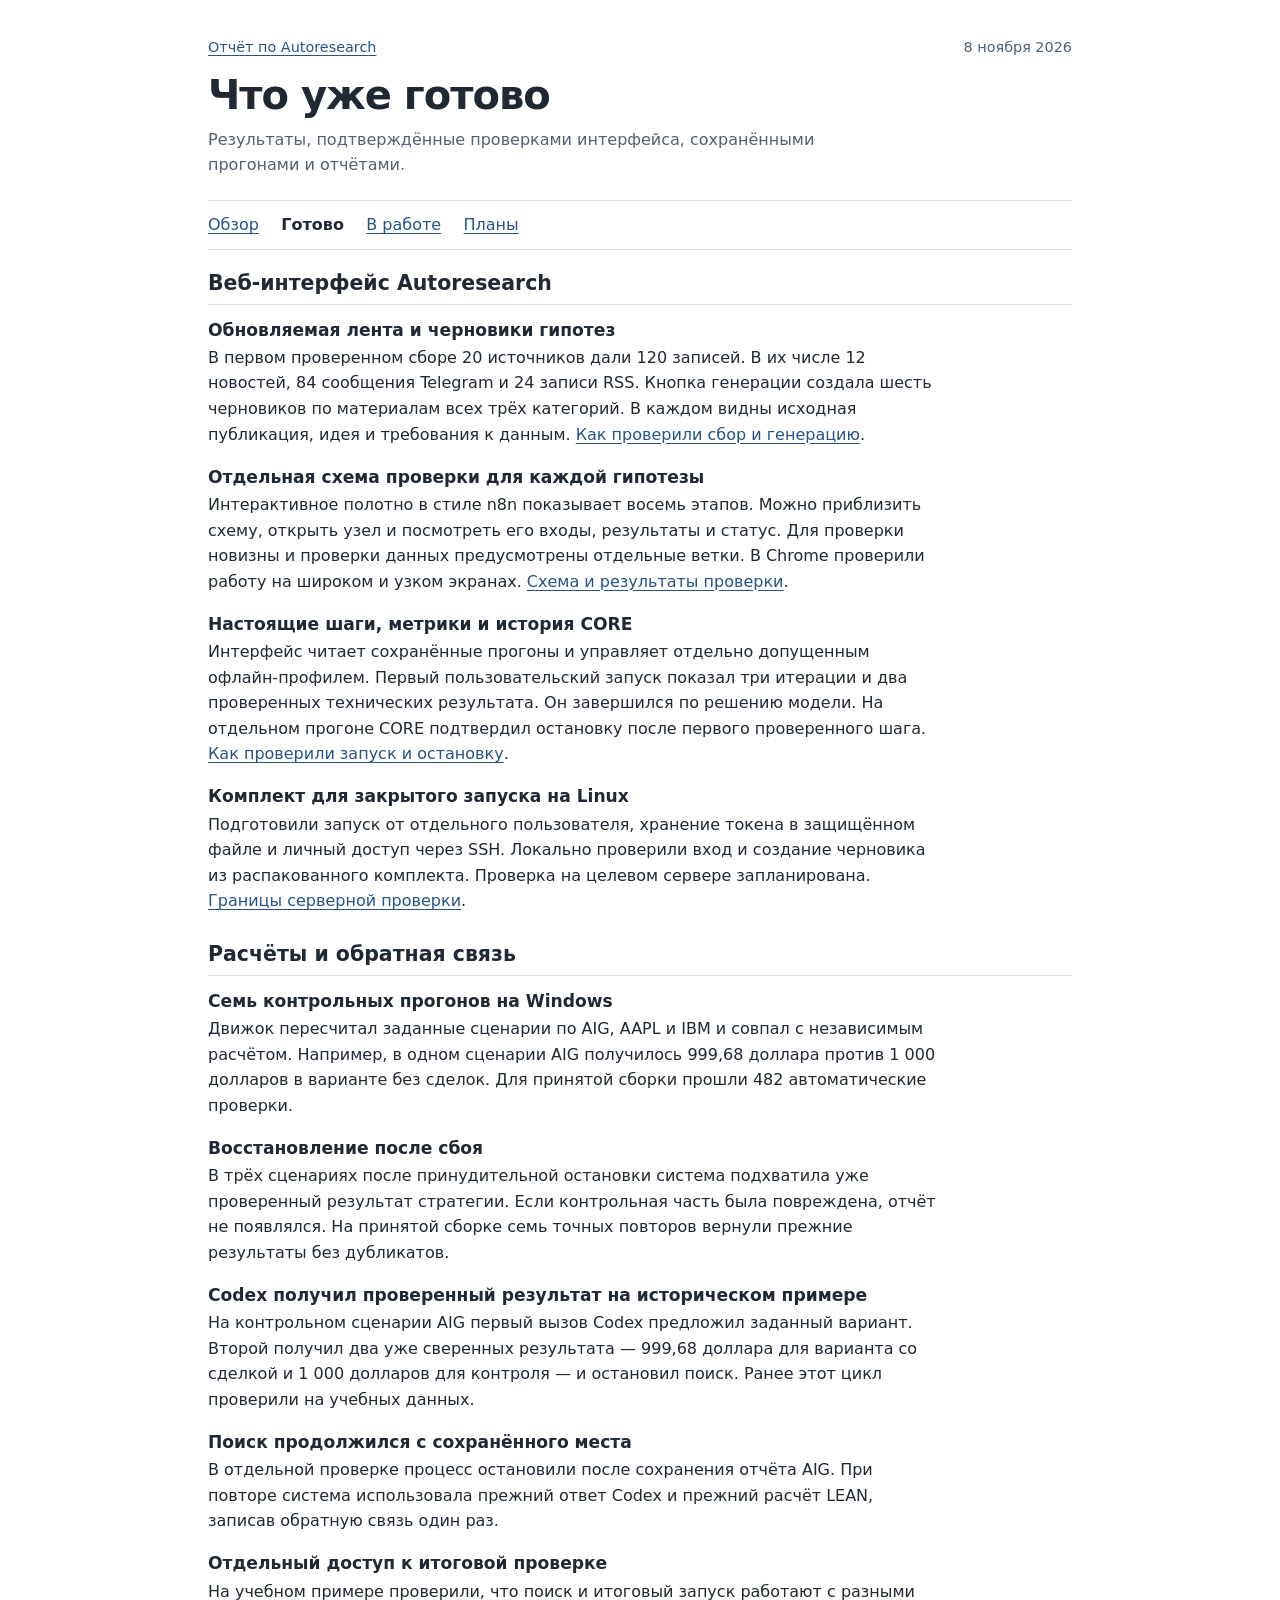
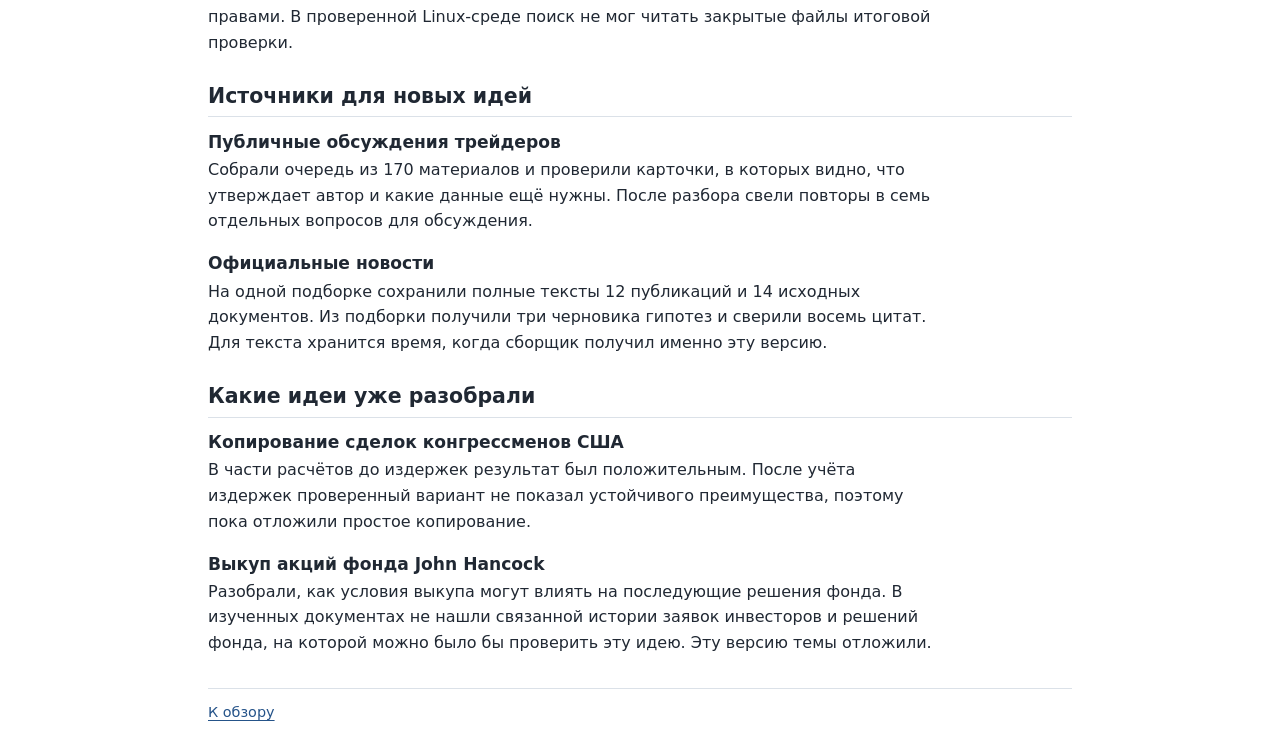
==== done/index.html @ ce48dab9 "Update Autoresearch project progress report" ====
<!doctype html>
<html lang="ru">
<head>
  <meta charset="utf-8">
  <meta name="robots" content="noindex">
  <meta name="color-scheme" content="only light">
  <meta name="viewport" content="width=device-width, initial-scale=1">
  <title>Что уже готово | Autoresearch</title>
  <link rel="stylesheet" href="../report.css?v=4">
</head>
<body>
  <header>
    <div class="wrap">
      <div class="masthead"><a href="../index.html">Отчёт по Autoresearch</a><time datetime="2026-11-08">8 ноября 2026</time></div>
      <h1>Что уже готово</h1>
      <p>Результаты, подтверждённые проверками интерфейса, сохранёнными прогонами и отчётами.</p>
    </div>
  </header>
  <nav class="wrap" aria-label="Разделы отчёта"><a href="../index.html">Обзор</a><a href="index.html" aria-current="page">Готово</a><a href="../in-progress/index.html">В работе</a><a href="../plans/index.html">Планы</a></nav>
  <main class="wrap">
    <section class="section" id="core-ui">
      <h2>Веб-интерфейс Autoresearch</h2>
      <div class="item">
        <h3>Обновляемая лента и черновики гипотез</h3>
        <p>В первом проверенном сборе 20 источников дали 120 записей. В их числе 12 новостей, 84 сообщения Telegram и 24 записи RSS. Кнопка генерации создала шесть черновиков по материалам всех трёх категорий. В каждом видны исходная публикация, идея и требования к данным. <a href="../in-progress/index.html#core-ui-live-sources">Как проверили сбор и генерацию</a>.</p>
      </div>
      <div class="item">
        <h3>Отдельная схема проверки для каждой гипотезы</h3>
        <p>Интерактивное полотно в стиле n8n показывает восемь этапов. Можно приблизить схему, открыть узел и посмотреть его входы, результаты и статус. Для проверки новизны и проверки данных предусмотрены отдельные ветки. В Chrome проверили работу на широком и узком экранах. <a href="../in-progress/index.html#core-ui-workflow-canvas">Схема и результаты проверки</a>.</p>
      </div>
      <div class="item">
        <h3>Настоящие шаги, метрики и история CORE</h3>
        <p>Интерфейс читает сохранённые прогоны и управляет отдельно допущенным офлайн-профилем. Первый пользовательский запуск показал три итерации и два проверенных технических результата. Он завершился по решению модели. На отдельном прогоне CORE подтвердил остановку после первого проверенного шага. <a href="../in-progress/index.html#core-ui-controls">Как проверили запуск и остановку</a>.</p>
      </div>
      <div class="item">
        <h3>Комплект для закрытого запуска на Linux</h3>
        <p>Подготовили запуск от отдельного пользователя, хранение токена в защищённом файле и личный доступ через SSH. Локально проверили вход и создание черновика из распакованного комплекта. Проверка на целевом сервере запланирована. <a href="../in-progress/index.html#core-ui-server-security">Границы серверной проверки</a>.</p>
      </div>
    </section>
    <section class="section">
      <h2>Расчёты и обратная связь</h2>
      <div class="item"><h3>Семь контрольных прогонов на Windows</h3><p>Движок пересчитал заданные сценарии по AIG, AAPL и IBM и совпал с независимым расчётом. Например, в одном сценарии AIG получилось 999,68 доллара против 1 000 долларов в варианте без сделок. Для принятой сборки прошли 482 автоматические проверки.</p></div>
      <div class="item"><h3>Восстановление после сбоя</h3><p>В трёх сценариях после принудительной остановки система подхватила уже проверенный результат стратегии. Если контрольная часть была повреждена, отчёт не появлялся. На принятой сборке семь точных повторов вернули прежние результаты без дубликатов.</p></div>
      <div class="item"><h3>Codex получил проверенный результат на историческом примере</h3><p>На контрольном сценарии AIG первый вызов Codex предложил заданный вариант. Второй получил два уже сверенных результата — 999,68 доллара для варианта со сделкой и 1 000 долларов для контроля — и остановил поиск. Ранее этот цикл проверили на учебных данных.</p></div>
      <div class="item"><h3>Поиск продолжился с сохранённого места</h3><p>В отдельной проверке процесс остановили после сохранения отчёта AIG. При повторе система использовала прежний ответ Codex и прежний расчёт LEAN, записав обратную связь один раз.</p></div>
      <div class="item"><h3>Отдельный доступ к итоговой проверке</h3><p>На учебном примере проверили, что поиск и итоговый запуск работают с разными правами. В проверенной Linux-среде поиск не мог читать закрытые файлы итоговой проверки.</p></div>
    </section>
    <section class="section">
      <h2>Источники для новых идей</h2>
      <div class="item"><h3>Публичные обсуждения трейдеров</h3><p>Собрали очередь из 170 материалов и проверили карточки, в которых видно, что утверждает автор и какие данные ещё нужны. После разбора свели повторы в семь отдельных вопросов для обсуждения.</p></div>
      <div class="item"><h3>Официальные новости</h3><p>На одной подборке сохранили полные тексты 12 публикаций и 14 исходных документов. Из подборки получили три черновика гипотез и сверили восемь цитат. Для текста хранится время, когда сборщик получил именно эту версию.</p></div>
    </section>
    <section class="section">
      <h2>Какие идеи уже разобрали</h2>
      <div class="item"><h3>Копирование сделок конгрессменов США</h3><p>В части расчётов до издержек результат был положительным. После учёта издержек проверенный вариант не показал устойчивого преимущества, поэтому пока отложили простое копирование.</p></div>
      <div class="item"><h3>Выкуп акций фонда John Hancock</h3><p>Разобрали, как условия выкупа могут влиять на последующие решения фонда. В изученных документах не нашли связанной истории заявок инвесторов и решений фонда, на которой можно было бы проверить эту идею. Эту версию темы отложили.</p></div>
    </section>
  </main>
  <footer class="wrap"><a href="../index.html">К обзору</a></footer>
</body>
</html>
---- report.css ----
:root {
  --ink: #202833;
  --muted: #52606f;
  --line: #dbe1e8;
  --link: #255389;
  --paper: #fff;
  --wash: #f3f6f9;
  color-scheme: only light;
  font-family: "Segoe UI", system-ui, sans-serif;
  color: var(--ink);
  background: var(--paper);
}

* { box-sizing: border-box; }
body {
  margin: 0;
  min-height: 100vh;
  background-color: var(--paper);
  color: var(--ink);
  font-size: 1rem;
  line-height: 1.6;
}
.wrap {
  width: min(100% - 3rem, 54rem);
  margin-inline: auto;
  background-color: var(--paper);
}

header .wrap { padding-block: 2.25rem 1.4rem; }
.masthead {
  display: flex;
  align-items: baseline;
  justify-content: space-between;
  flex-wrap: wrap;
  gap: .25rem 1rem;
  color: var(--muted);
  font-size: .9rem;
}
h1, h2, h3, p { margin: 0; }
h1 {
  margin-block: .8rem .55rem;
  font-size: clamp(1.8rem, 4.6vw, 2.5rem);
  line-height: 1.15;
  letter-spacing: -.025em;
}
header p { max-width: 66ch; color: var(--muted); }

a { color: var(--link); text-underline-offset: .19em; }
a:hover { text-decoration-thickness: .12em; }
a:focus-visible, summary:focus-visible { outline: 2px solid var(--link); outline-offset: 3px; }
nav.wrap {
  display: flex;
  flex-wrap: wrap;
  gap: .45rem 1.4rem;
  border-block: 1px solid var(--line);
  padding-block: .7rem;
}
nav [aria-current="page"] { color: var(--ink); font-weight: 700; text-decoration: none; }

main { padding-block: 1.25rem 2rem; }
main p { max-width: 72ch; }
/* Older overview copies use a board and lanes with the same content. */
:is(.overview, .board) { border-block: 1px solid var(--line); }
:is(.overview-row, .board > .lane) {
  position: relative;
  display: grid;
  grid-template-columns: 7.5rem minmax(0, 1fr) .65rem;
  align-items: start;
  gap: .25rem 1.25rem;
  padding: 1rem .85rem;
  color: var(--ink);
  text-decoration: none;
}
.overview-row + .overview-row, .board > .lane + .lane { border-top: 1px solid var(--line); }
.overview-row:hover, .overview-row:focus-visible { background: var(--wash); }
.overview-row:focus-visible { z-index: 1; outline-offset: -2px; }
.overview-row strong, .board > .lane > a { color: var(--link); font-weight: 700; }
.overview-row:hover strong { text-decoration: underline; text-underline-offset: .2em; }
.chevron {
  width: .5rem;
  height: .5rem;
  margin-top: .52rem;
  border-top: 1.5px solid var(--muted);
  border-right: 1.5px solid var(--muted);
  transform: rotate(45deg);
}
.note {
  margin-top: 1.35rem;
  padding: .8rem .9rem;
  border-left: 2px solid var(--line);
  background: var(--wash);
  color: var(--muted);
  font-size: .95rem;
}

.section + .section { margin-top: 1.7rem; }
h2 {
  border-bottom: 1px solid var(--line);
  padding-bottom: .45rem;
  margin-bottom: .85rem;
  font-size: 1.28rem;
  line-height: 1.3;
}
h3 { margin-bottom: .2rem; font-size: 1.07rem; line-height: 1.35; }
.item + .item { margin-top: 1.15rem; }
details { margin-top: .32rem; color: var(--muted); font-size: .92rem; }
summary { width: fit-content; cursor: pointer; color: var(--link); }
details p { margin-block: .4rem; overflow-wrap: anywhere; }
.steps { margin-block: .65rem 0; padding-inline-start: 1.5rem; }
.steps li { padding-inline-start: .35rem; }
.steps li + li { margin-top: .9rem; }
.steps li::marker { color: var(--muted); font-weight: 600; }
.step-result { margin-top: .3rem; color: var(--muted); font-size: .94rem; }
.section-intro { margin-bottom: .85rem; color: var(--muted); }
.questions { max-width: 72ch; margin-block: .55rem .7rem; padding-inline-start: 1.3rem; }
.questions li + li { margin-top: .35rem; }
footer { border-top: 1px solid var(--line); padding-block: .8rem 1.5rem; color: var(--muted); font-size: .9rem; }

@media (max-width: 36rem) {
  .wrap { width: calc(100% - 2rem); }
  header .wrap { padding-top: 1.3rem; }
  :is(.overview-row, .board > .lane) { grid-template-columns: minmax(0, 1fr) .65rem; padding-inline: .6rem; }
  .overview-row strong { grid-column: 1; }
  .overview-row span:not(.chevron), .board > .lane > p { grid-column: 1; grid-row: 2; }
  .chevron { grid-column: 2; grid-row: 1; }
}

@media print {
  :root { color: #000; }
  .wrap { width: 100%; }
  header .wrap { padding-block: .25rem .75rem; }
  nav.wrap, footer { display: none; }
  .item, .overview-row, .steps li { break-inside: avoid; }
}
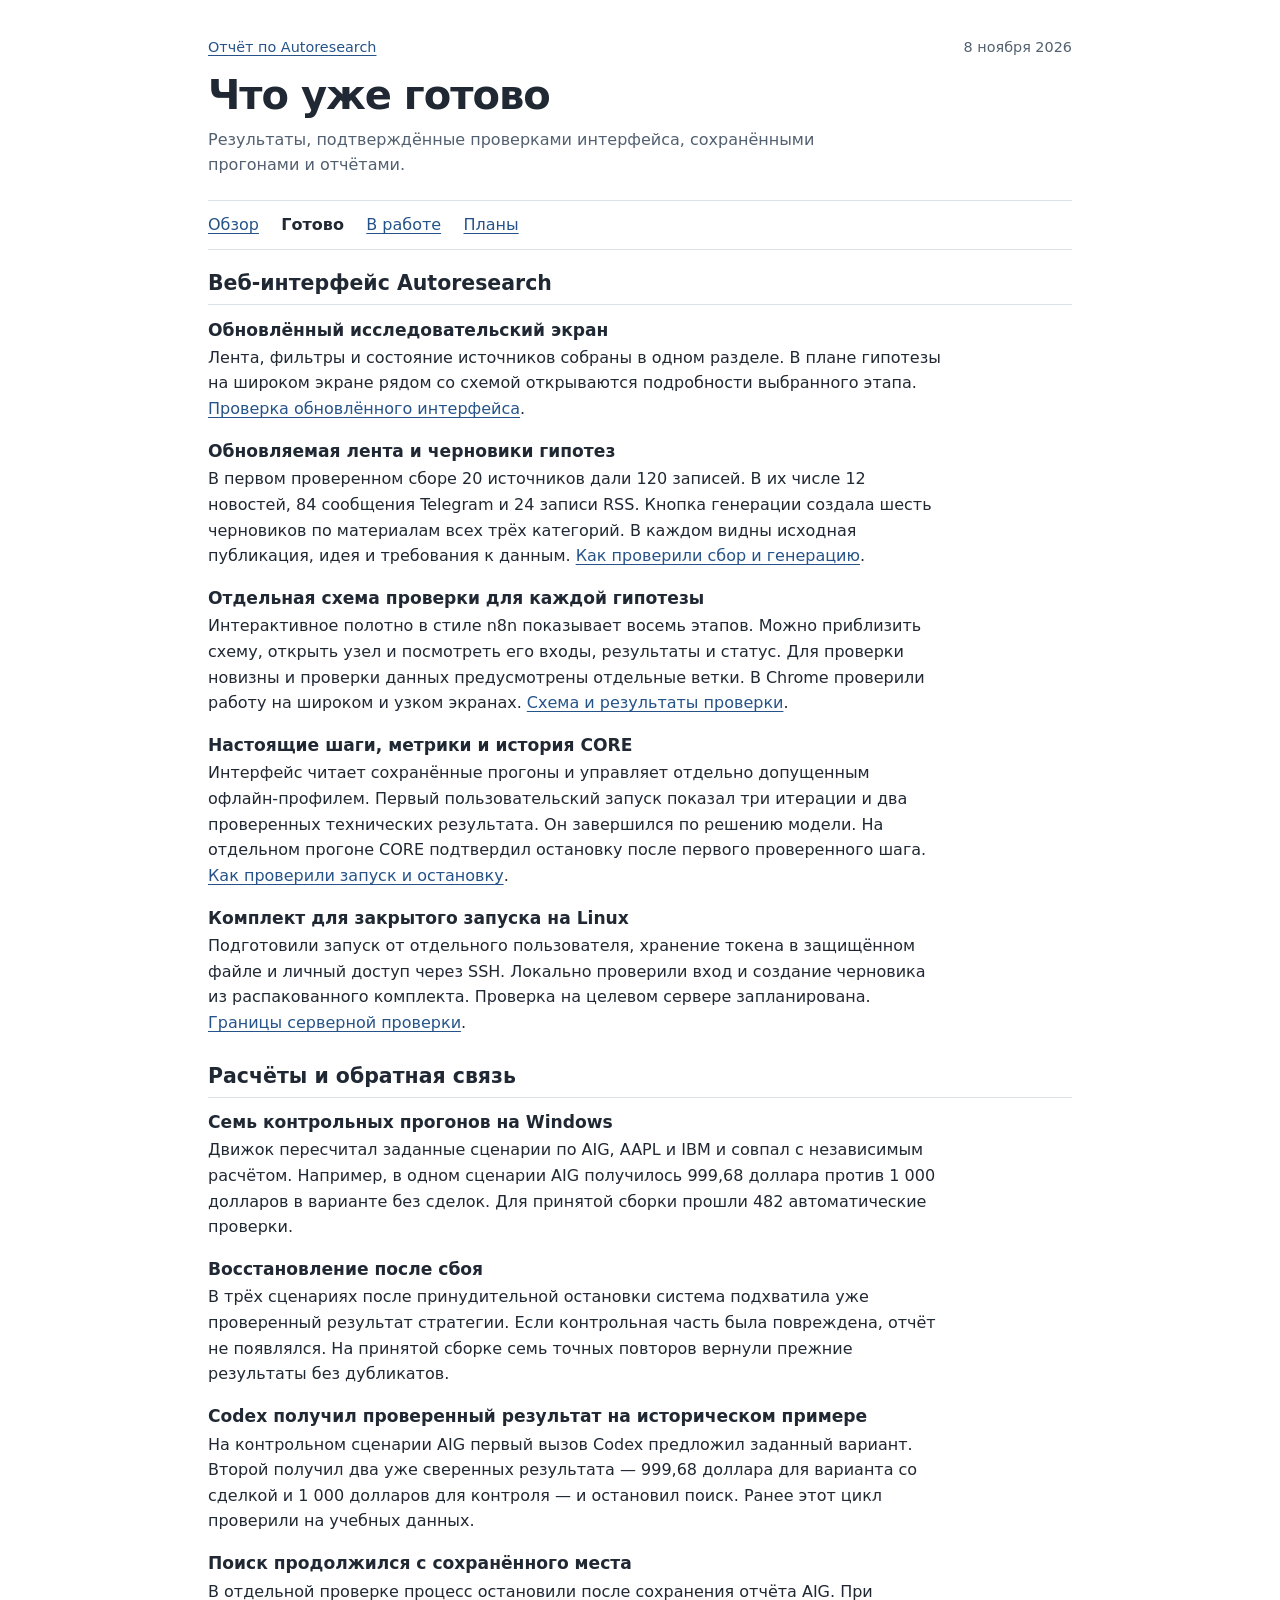
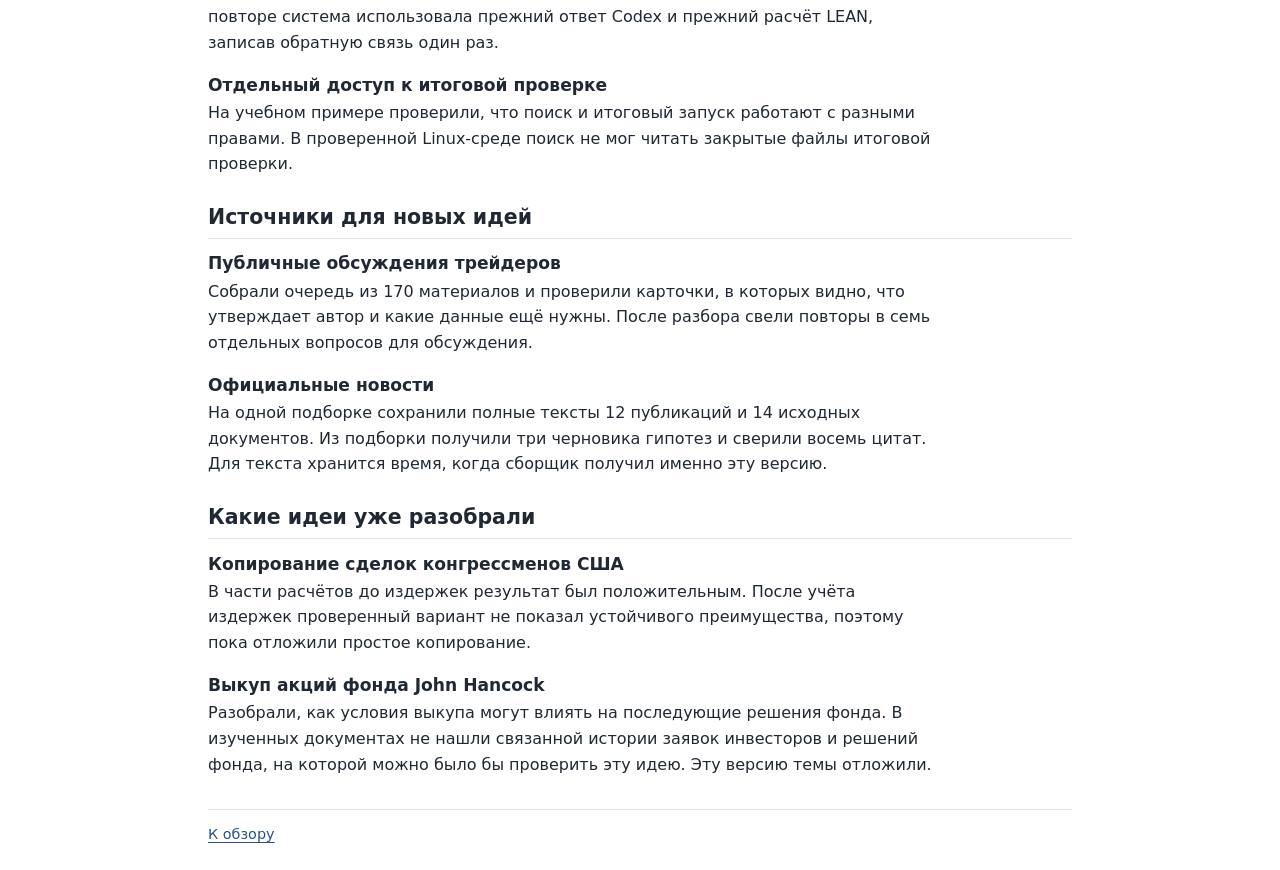
==== commit 83aa8d81: "Report the redesigned Autoresearch research desk" ====
--- a/done/index.html
+++ b/done/index.html
@@ -20,6 +20,10 @@
   <main class="wrap">
     <section class="section" id="core-ui">
       <h2>Веб-интерфейс Autoresearch</h2>
+      <div class="item">
+        <h3>Обновлённый исследовательский экран</h3>
+        <p>Лента, фильтры и состояние источников собраны в одном разделе. В плане гипотезы на широком экране рядом со схемой открываются подробности выбранного этапа. <a href="../in-progress/index.html#core-ui-research-redesign">Проверка обновлённого интерфейса</a>.</p>
+      </div>
       <div class="item">
         <h3>Обновляемая лента и черновики гипотез</h3>
         <p>В первом проверенном сборе 20 источников дали 120 записей. В их числе 12 новостей, 84 сообщения Telegram и 24 записи RSS. Кнопка генерации создала шесть черновиков по материалам всех трёх категорий. В каждом видны исходная публикация, идея и требования к данным. <a href="../in-progress/index.html#core-ui-live-sources">Как проверили сбор и генерацию</a>.</p>
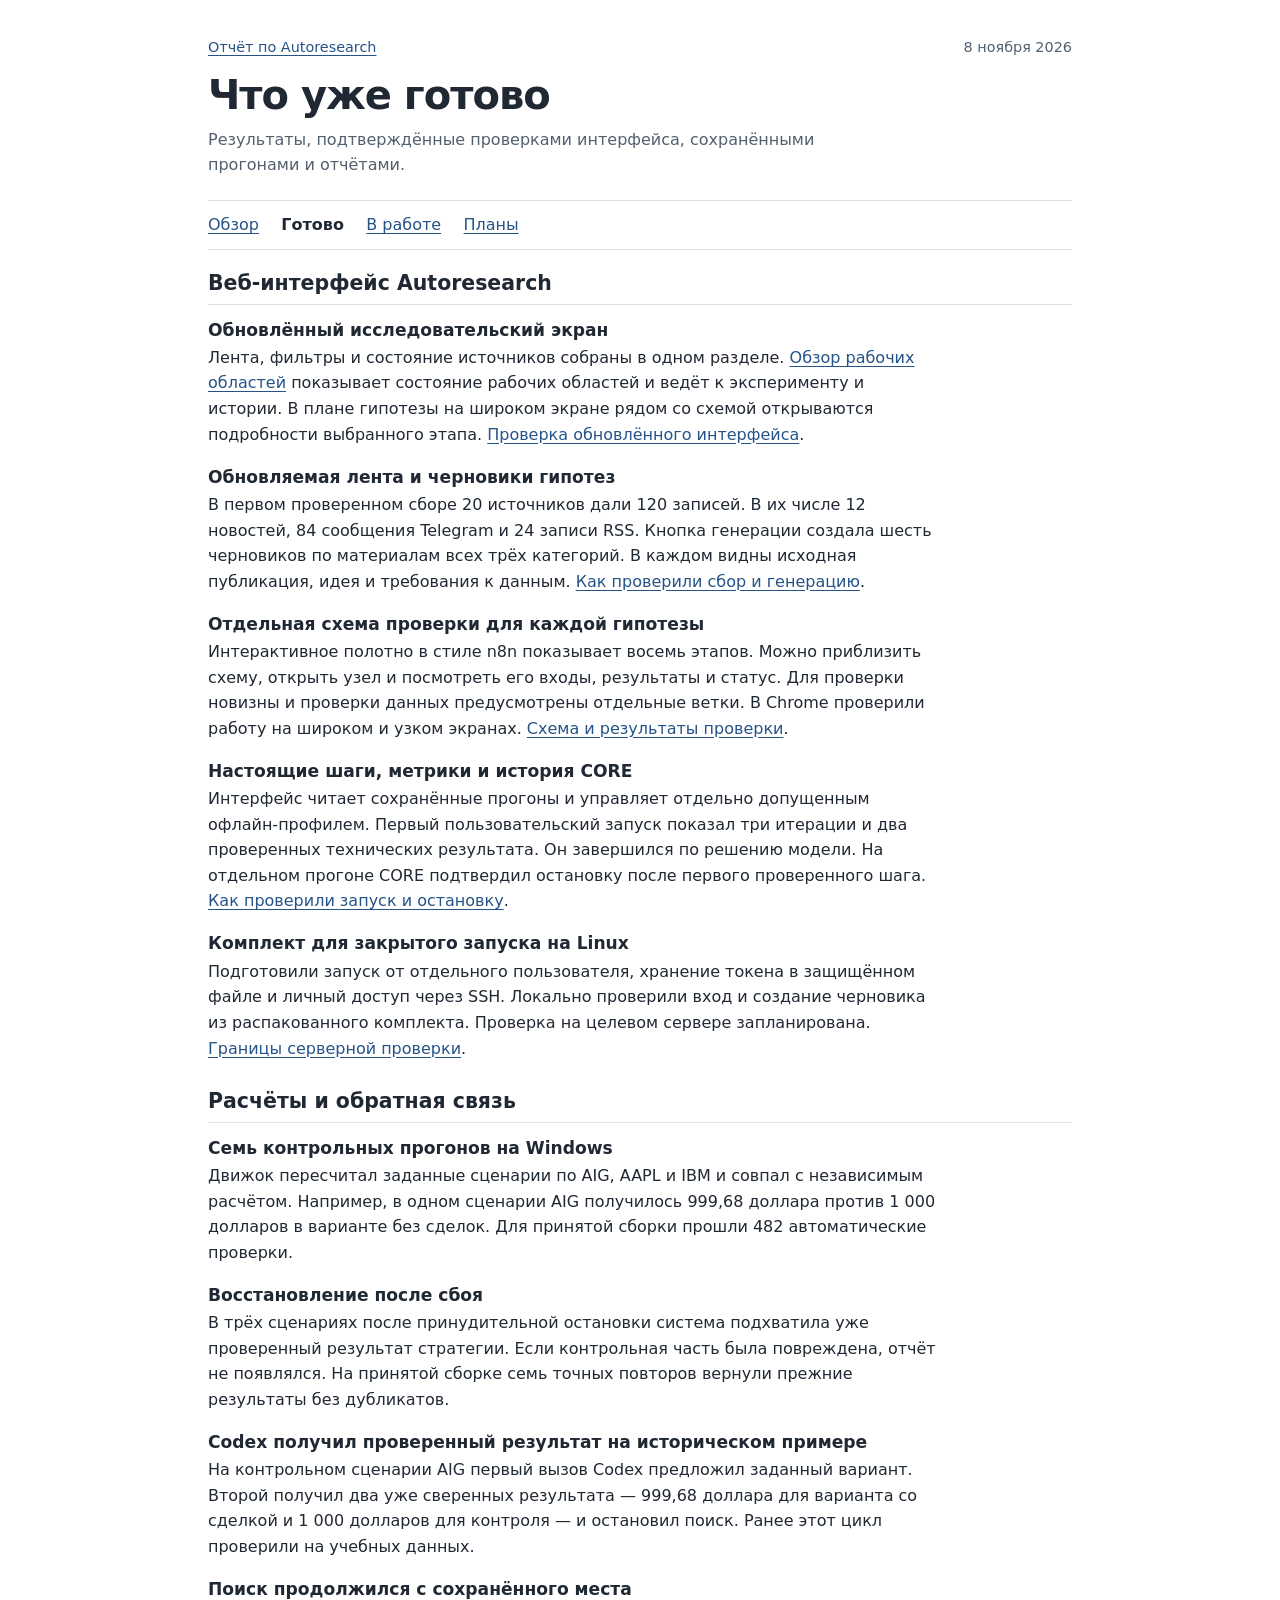
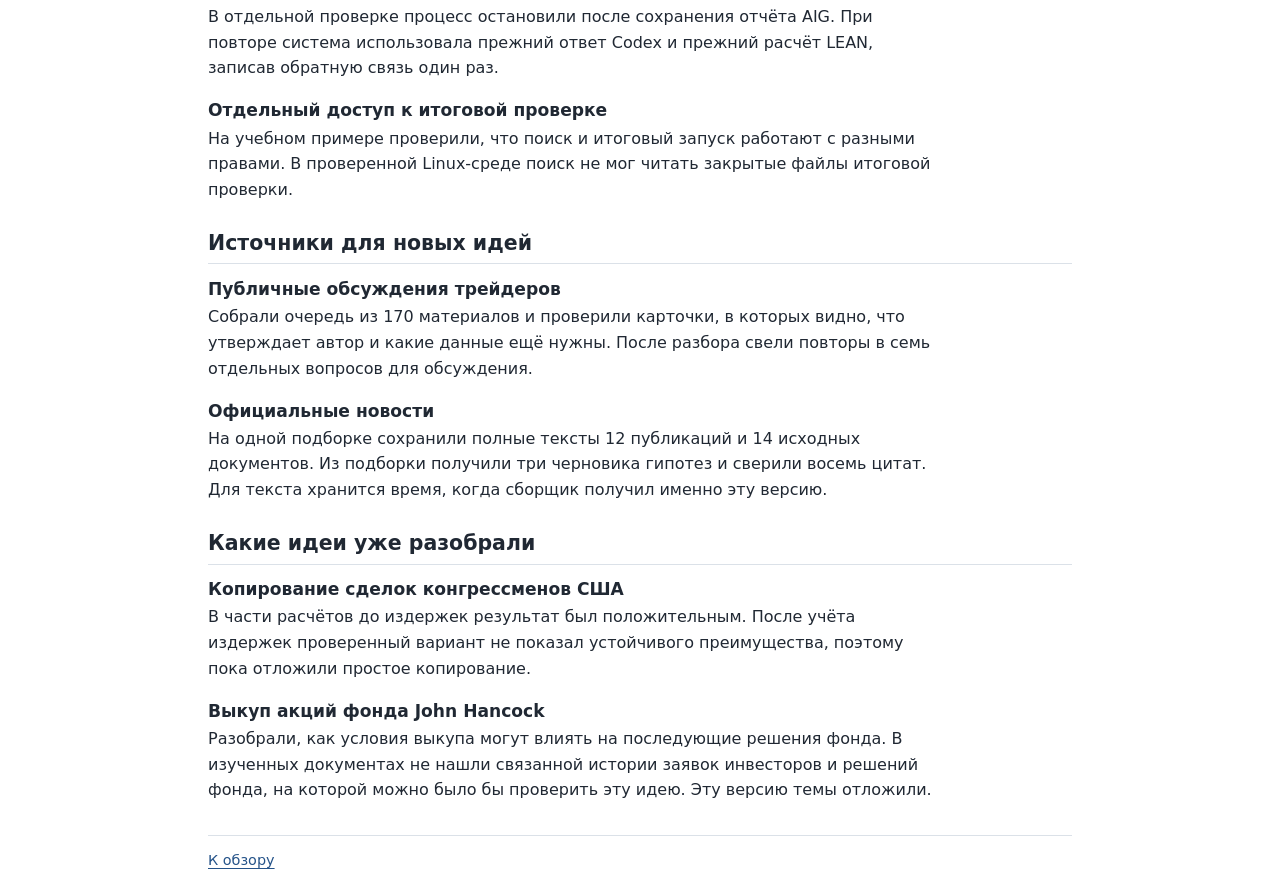
==== commit dcae6e35: "Report the redesigned workspace overview" ====
--- a/done/index.html
+++ b/done/index.html
@@ -22,7 +22,7 @@
       <h2>Веб-интерфейс Autoresearch</h2>
       <div class="item">
         <h3>Обновлённый исследовательский экран</h3>
-        <p>Лента, фильтры и состояние источников собраны в одном разделе. В плане гипотезы на широком экране рядом со схемой открываются подробности выбранного этапа. <a href="../in-progress/index.html#core-ui-research-redesign">Проверка обновлённого интерфейса</a>.</p>
+        <p>Лента, фильтры и состояние источников собраны в одном разделе. <a href="../in-progress/index.html#core-ui-overview-register">Обзор рабочих областей</a> показывает состояние рабочих областей и ведёт к эксперименту и истории. В плане гипотезы на широком экране рядом со схемой открываются подробности выбранного этапа. <a href="../in-progress/index.html#core-ui-research-redesign">Проверка обновлённого интерфейса</a>.</p>
       </div>
       <div class="item">
         <h3>Обновляемая лента и черновики гипотез</h3>
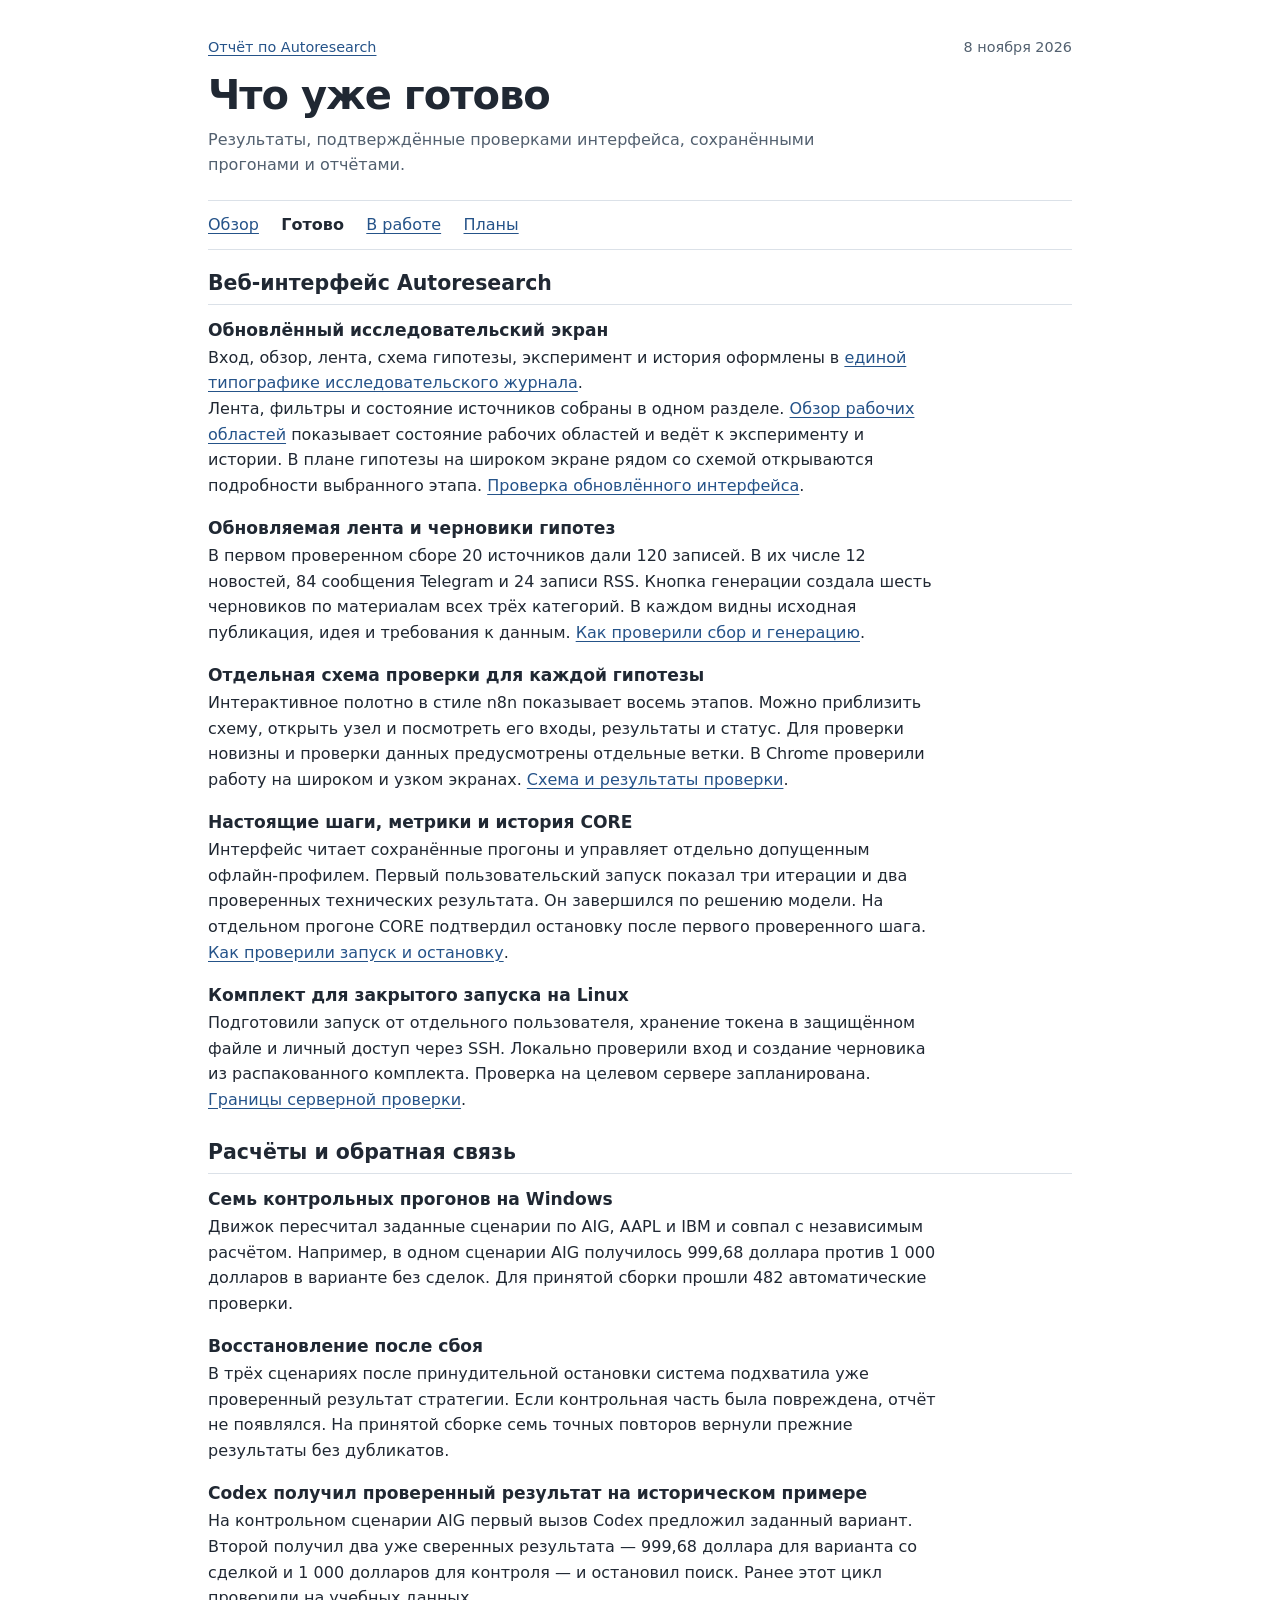
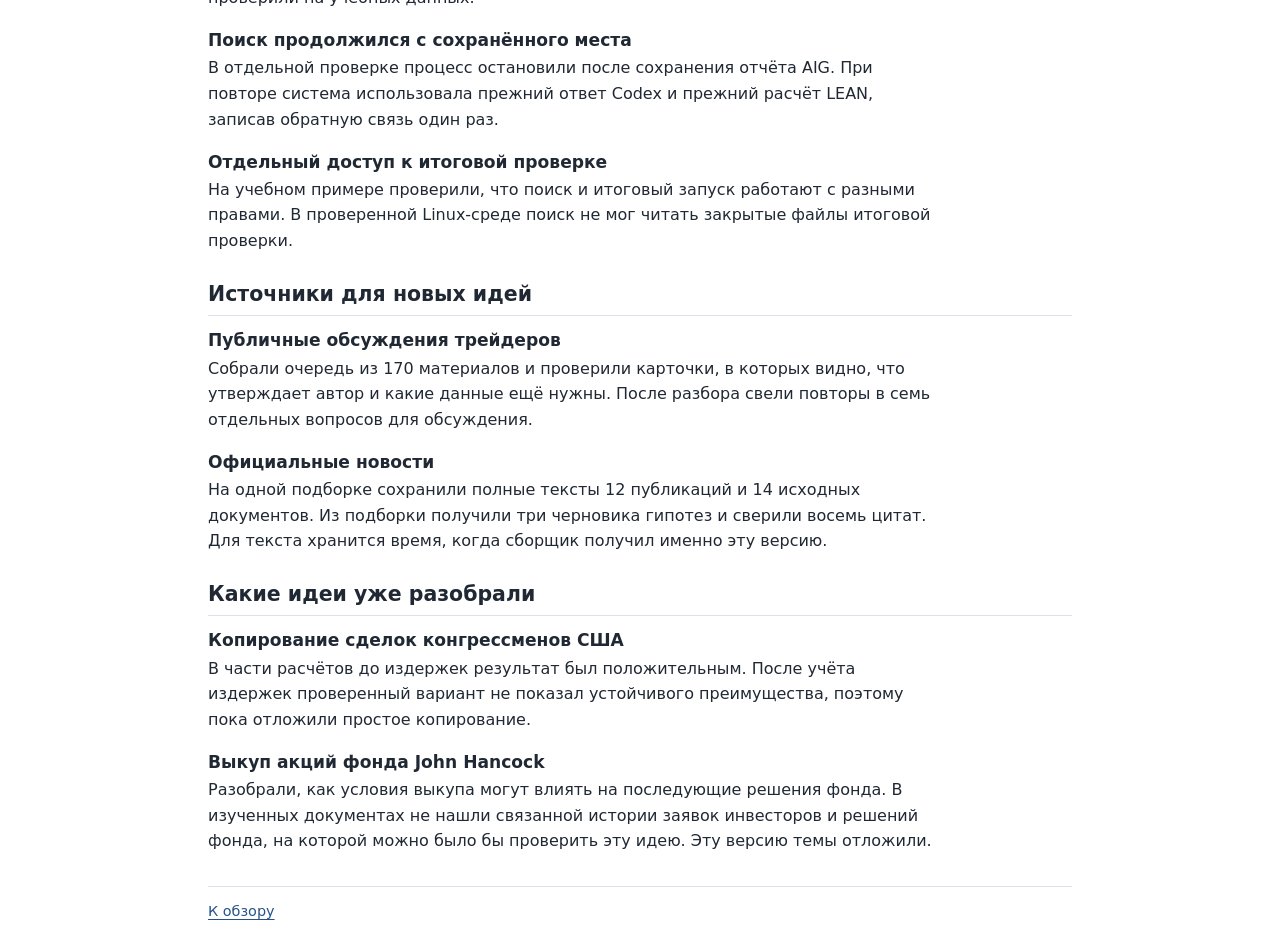
==== commit 3e993340: "Report shared typography and layout across live views" ====
--- a/done/index.html
+++ b/done/index.html
@@ -22,6 +22,7 @@
       <h2>Веб-интерфейс Autoresearch</h2>
       <div class="item">
         <h3>Обновлённый исследовательский экран</h3>
+        <p>Вход, обзор, лента, схема гипотезы, эксперимент и история оформлены в <a href="../in-progress/index.html#core-ui-editorial-system">единой типографике исследовательского журнала</a>.</p>
         <p>Лента, фильтры и состояние источников собраны в одном разделе. <a href="../in-progress/index.html#core-ui-overview-register">Обзор рабочих областей</a> показывает состояние рабочих областей и ведёт к эксперименту и истории. В плане гипотезы на широком экране рядом со схемой открываются подробности выбранного этапа. <a href="../in-progress/index.html#core-ui-research-redesign">Проверка обновлённого интерфейса</a>.</p>
       </div>
       <div class="item">
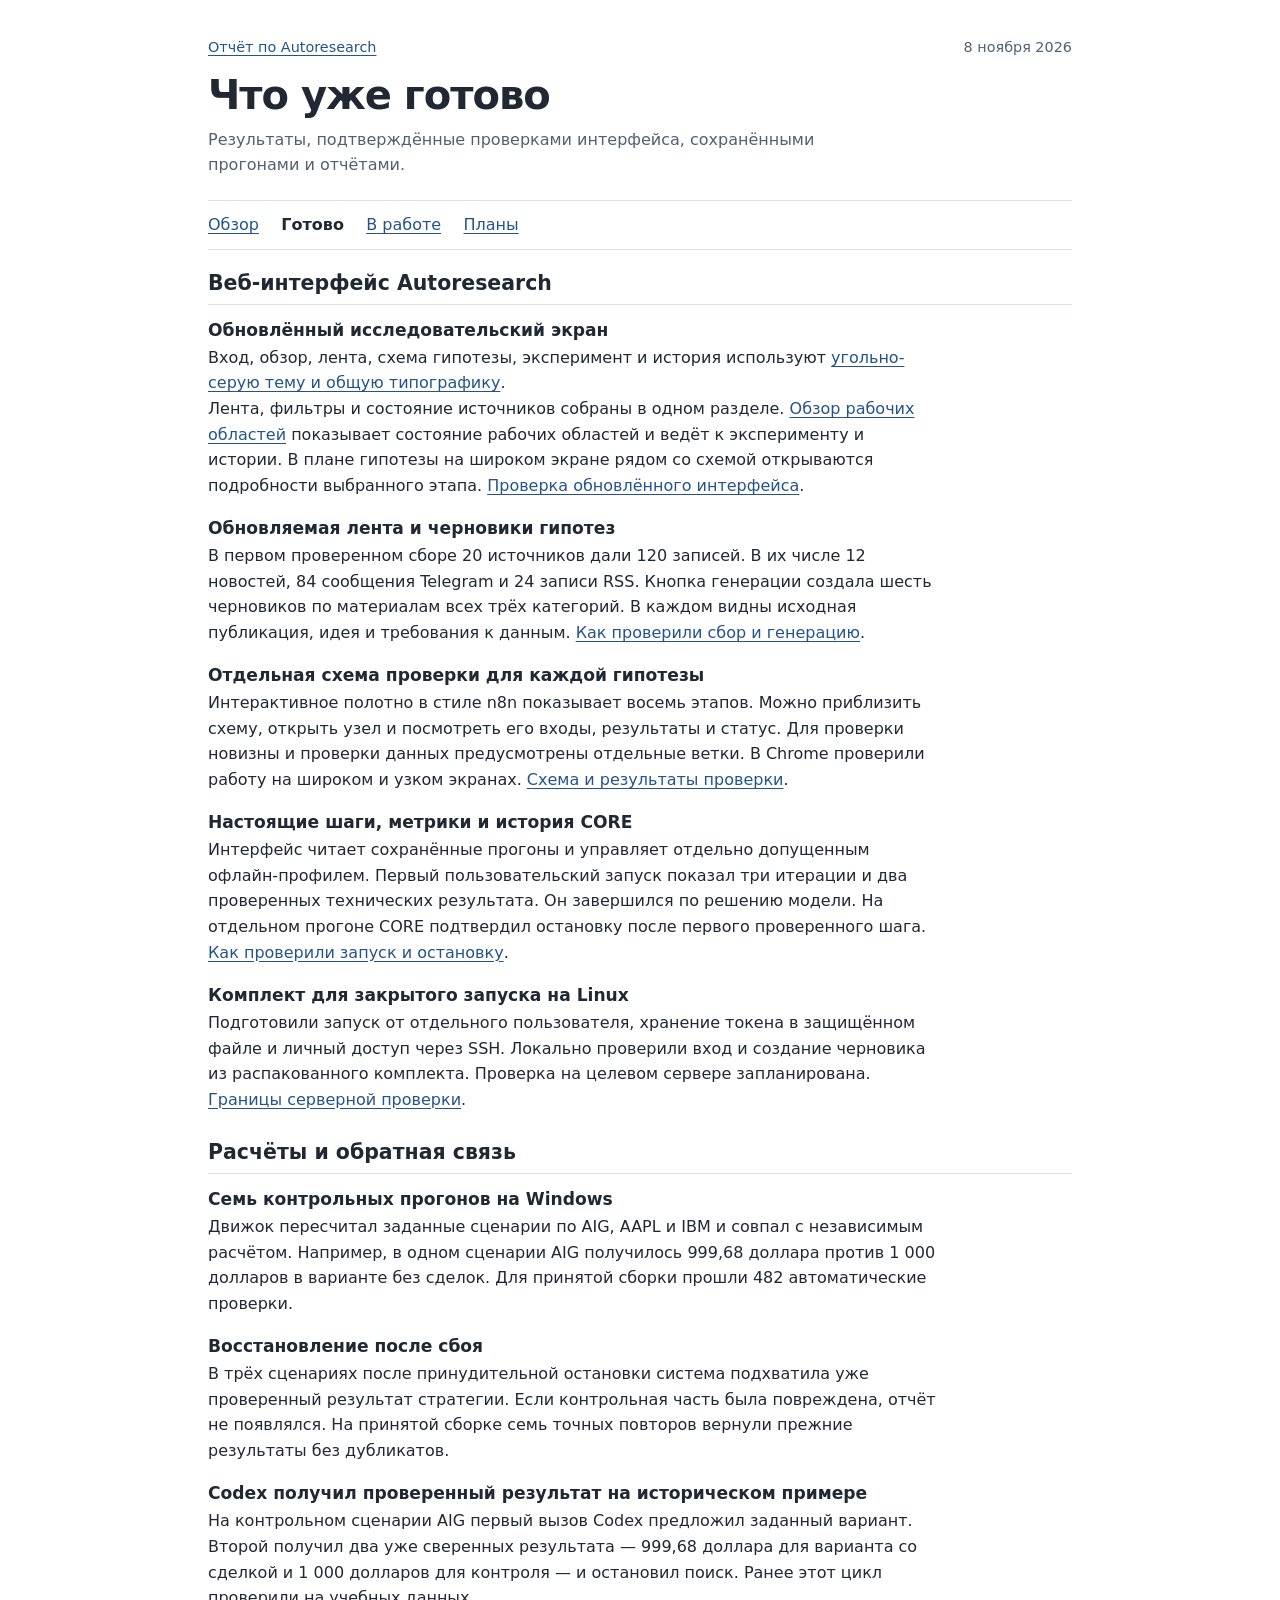
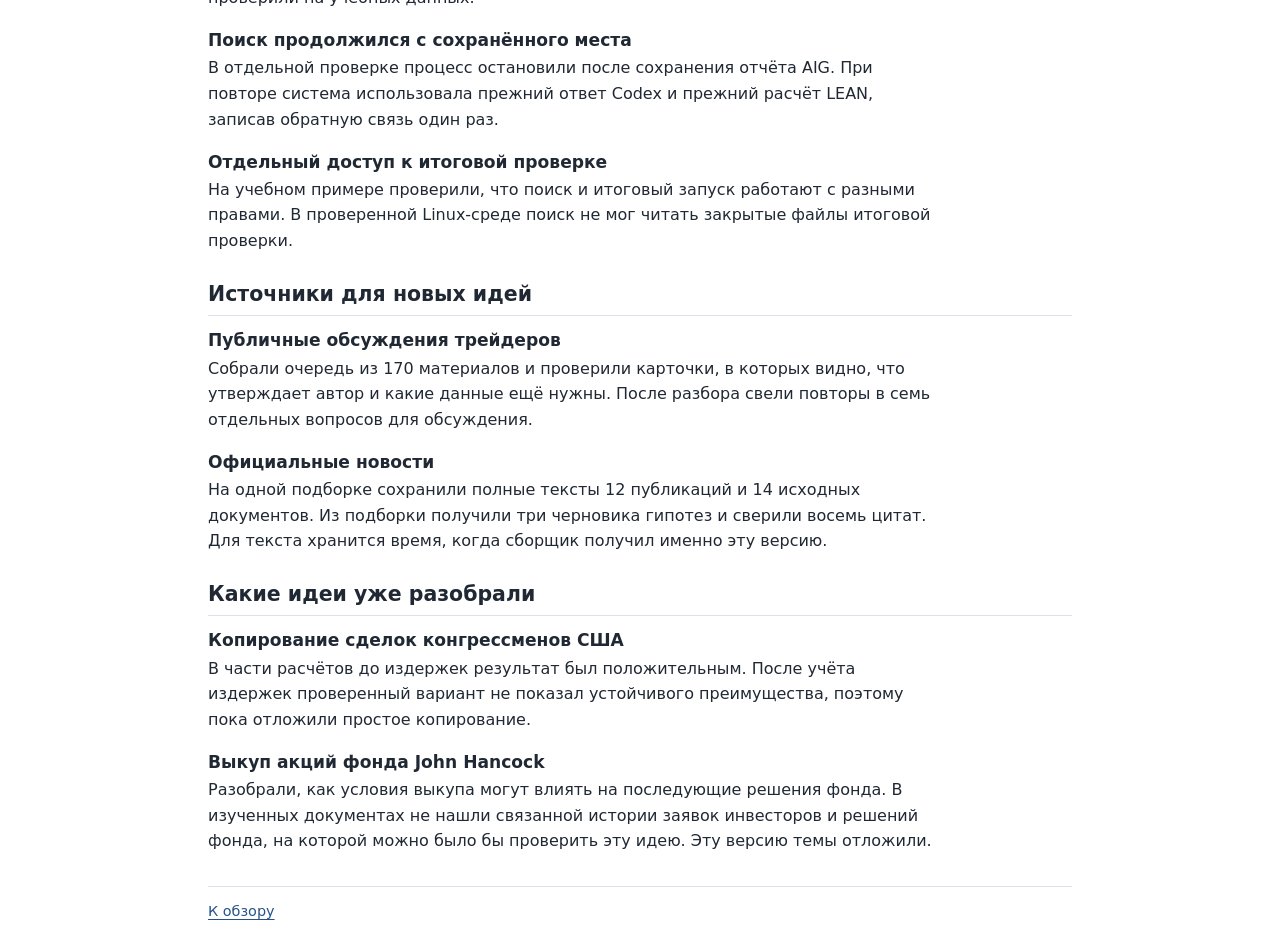
==== commit f2e3b8b4: "Report the charcoal theme and calmer typography" ====
--- a/done/index.html
+++ b/done/index.html
@@ -22,7 +22,7 @@
       <h2>Веб-интерфейс Autoresearch</h2>
       <div class="item">
         <h3>Обновлённый исследовательский экран</h3>
-        <p>Вход, обзор, лента, схема гипотезы, эксперимент и история оформлены в <a href="../in-progress/index.html#core-ui-editorial-system">единой типографике исследовательского журнала</a>.</p>
+        <p>Вход, обзор, лента, схема гипотезы, эксперимент и история используют <a href="../in-progress/index.html#core-ui-charcoal">угольно-серую тему и общую типографику</a>.</p>
         <p>Лента, фильтры и состояние источников собраны в одном разделе. <a href="../in-progress/index.html#core-ui-overview-register">Обзор рабочих областей</a> показывает состояние рабочих областей и ведёт к эксперименту и истории. В плане гипотезы на широком экране рядом со схемой открываются подробности выбранного этапа. <a href="../in-progress/index.html#core-ui-research-redesign">Проверка обновлённого интерфейса</a>.</p>
       </div>
       <div class="item">
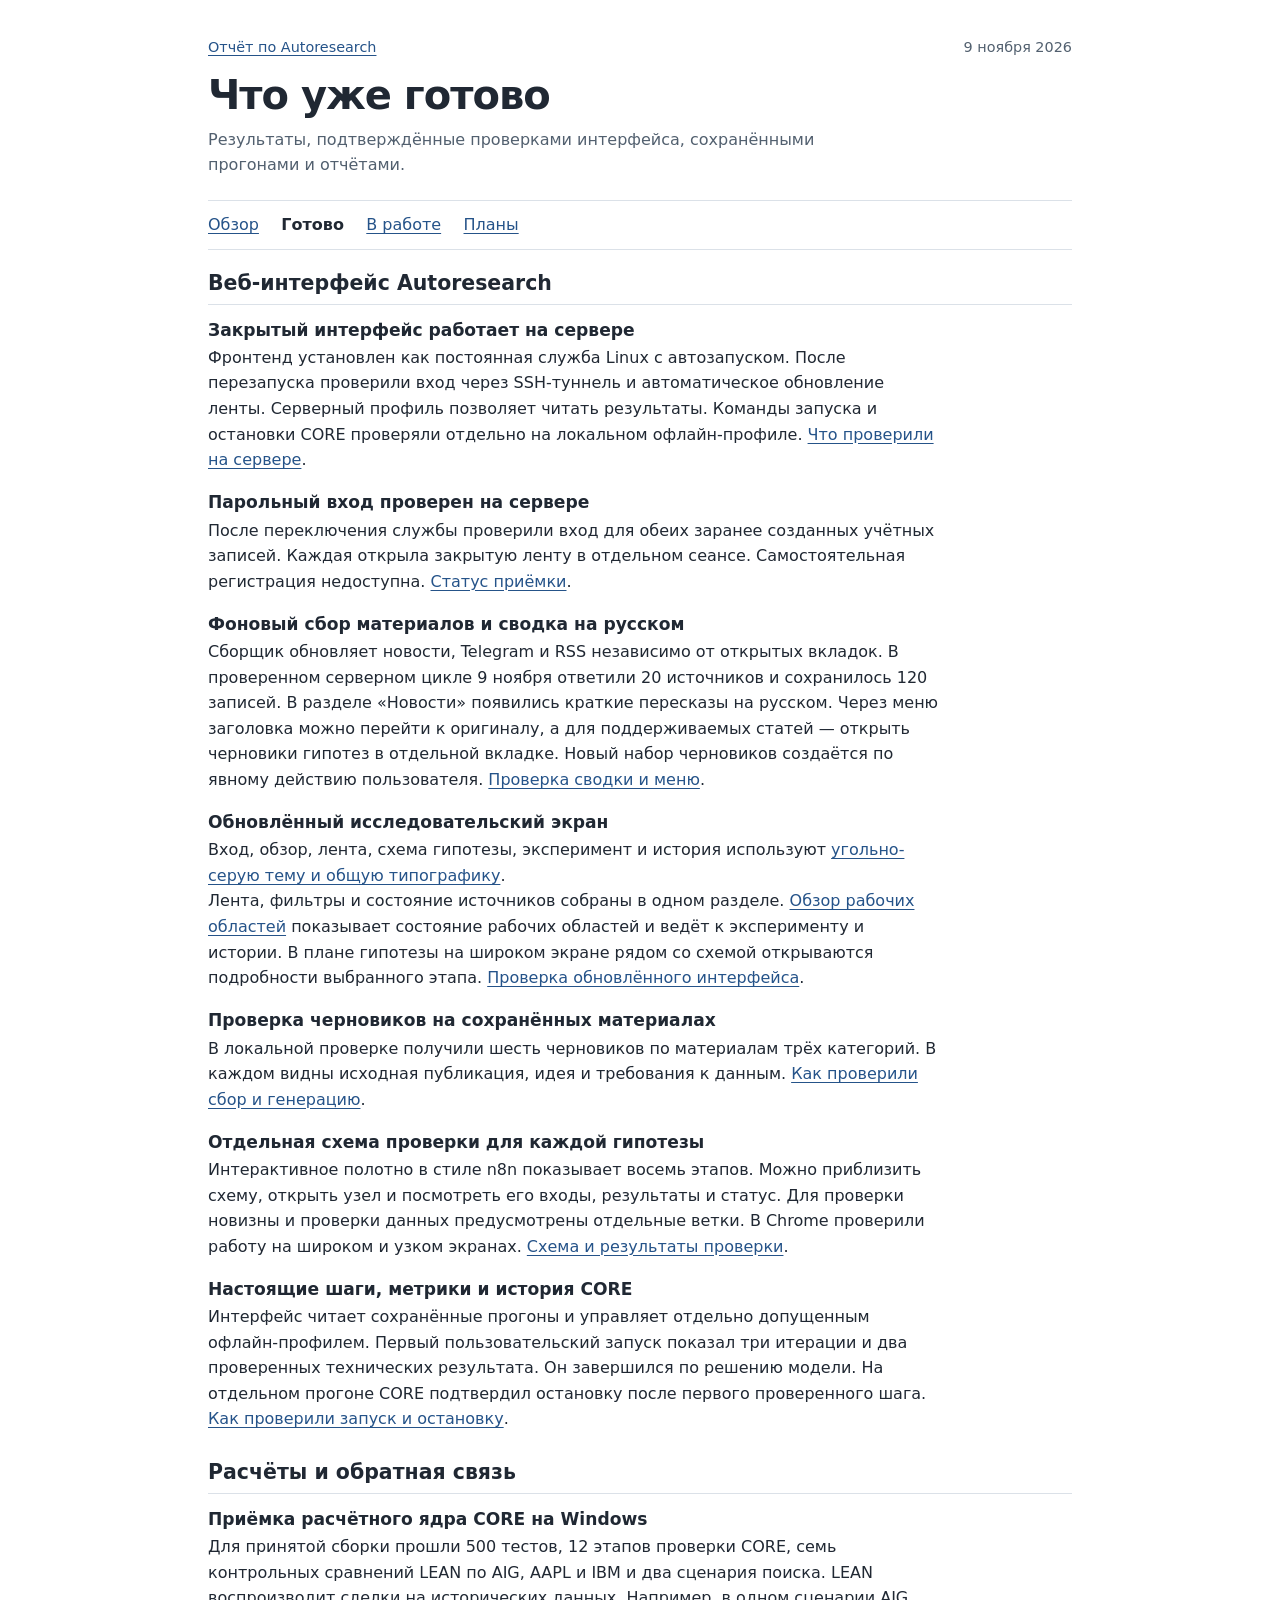
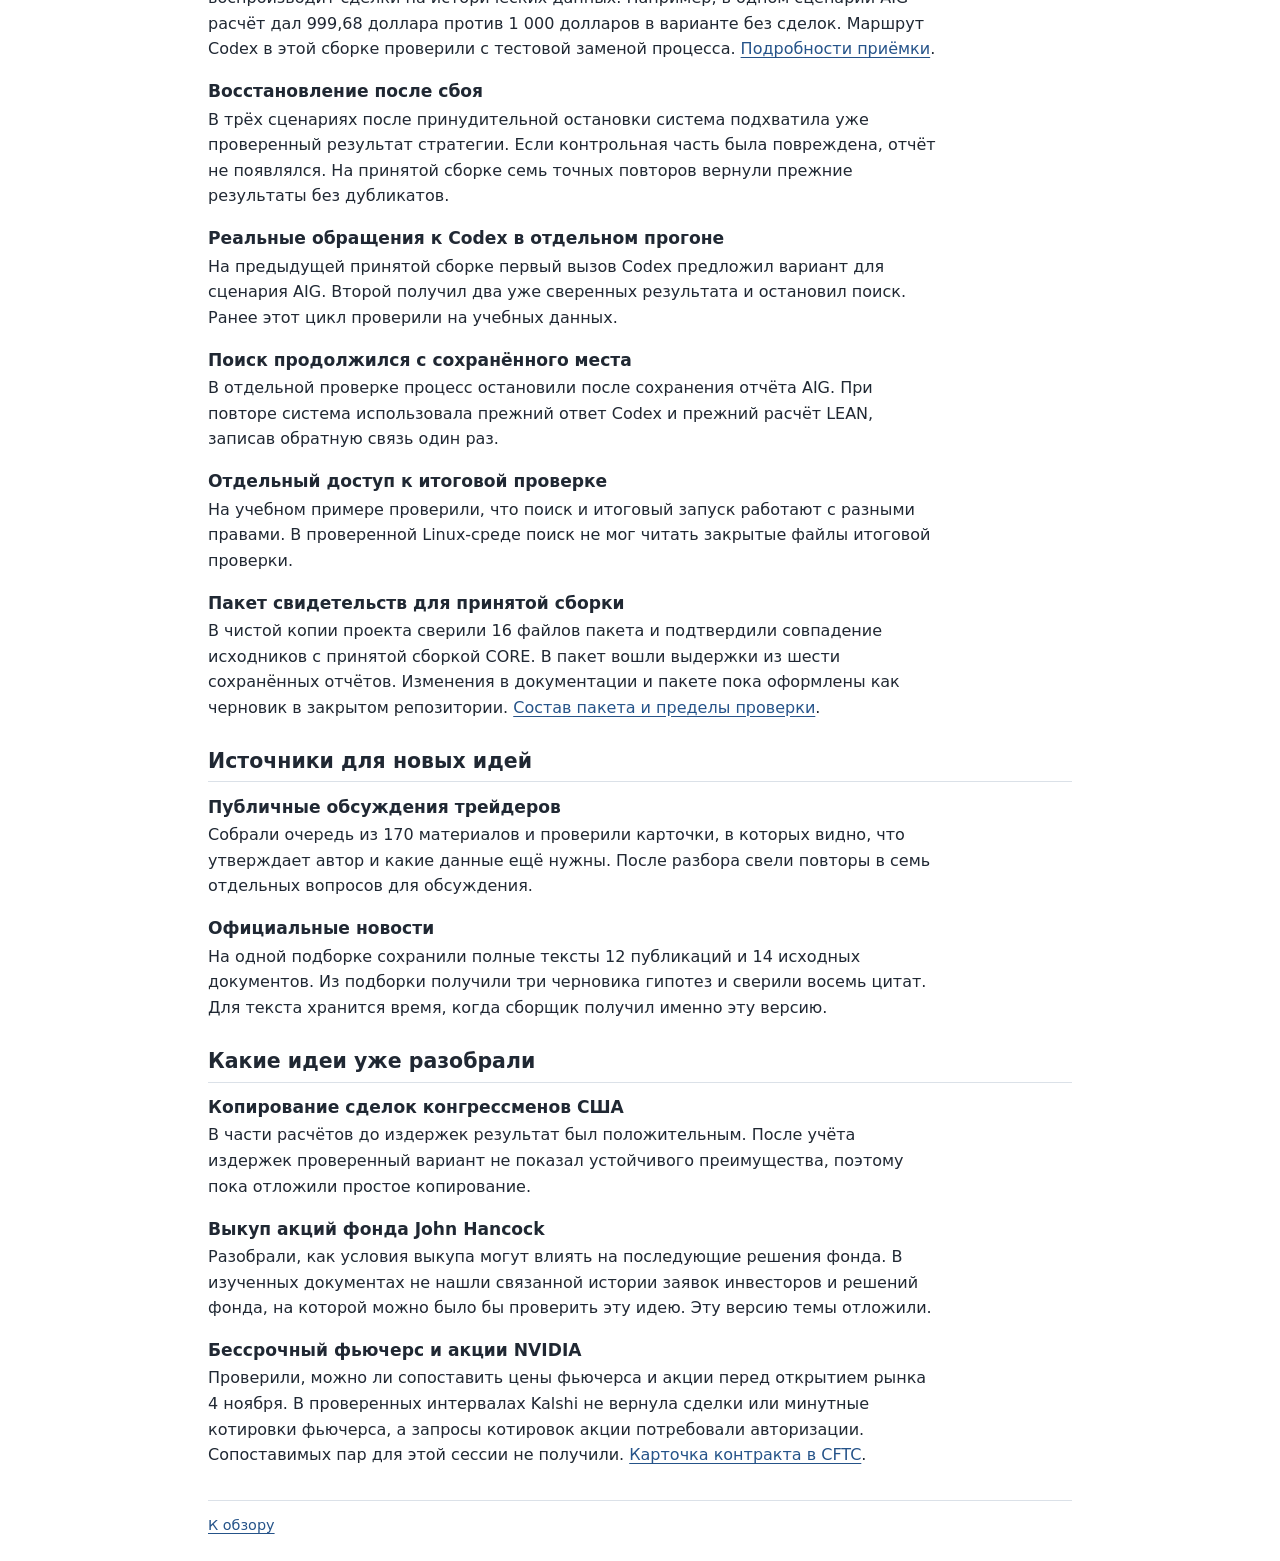
==== commit f138cf70: "Refresh the Autoresearch management report" ====
--- a/done/index.html
+++ b/done/index.html
@@ -11,7 +11,7 @@
 <body>
   <header>
     <div class="wrap">
-      <div class="masthead"><a href="../index.html">Отчёт по Autoresearch</a><time datetime="2026-11-08">8 ноября 2026</time></div>
+      <div class="masthead"><a href="../index.html">Отчёт по Autoresearch</a><time datetime="2026-11-09">9 ноября 2026</time></div>
       <h1>Что уже готово</h1>
       <p>Результаты, подтверждённые проверками интерфейса, сохранёнными прогонами и отчётами.</p>
     </div>
@@ -21,13 +21,25 @@
     <section class="section" id="core-ui">
       <h2>Веб-интерфейс Autoresearch</h2>
       <div class="item">
+        <h3>Закрытый интерфейс работает на сервере</h3>
+        <p>Фронтенд установлен как постоянная служба Linux с автозапуском. После перезапуска проверили вход через SSH-туннель и автоматическое обновление ленты. Серверный профиль позволяет читать результаты. Команды запуска и остановки CORE проверяли отдельно на локальном офлайн-профиле. <a href="../in-progress/index.html#core-ui-permanent">Что проверили на сервере</a>.</p>
+      </div>
+      <div class="item">
+        <h3>Парольный вход проверен на сервере</h3>
+        <p>После переключения службы проверили вход для обеих заранее созданных учётных записей. Каждая открыла закрытую ленту в отдельном сеансе. Самостоятельная регистрация недоступна. <a href="../in-progress/index.html#password-login">Статус приёмки</a>.</p>
+      </div>
+      <div class="item">
+        <h3>Фоновый сбор материалов и сводка на русском</h3>
+        <p>Сборщик обновляет новости, Telegram и RSS независимо от открытых вкладок. В проверенном серверном цикле 9 ноября ответили 20 источников и сохранилось 120 записей. В разделе «Новости» появились краткие пересказы на русском. Через меню заголовка можно перейти к оригиналу, а для поддерживаемых статей — открыть черновики гипотез в отдельной вкладке. Новый набор черновиков создаётся по явному действию пользователя. <a href="../in-progress/index.html#core-ui-russian-news">Проверка сводки и меню</a>.</p>
+      </div>
+      <div class="item">
         <h3>Обновлённый исследовательский экран</h3>
         <p>Вход, обзор, лента, схема гипотезы, эксперимент и история используют <a href="../in-progress/index.html#core-ui-charcoal">угольно-серую тему и общую типографику</a>.</p>
         <p>Лента, фильтры и состояние источников собраны в одном разделе. <a href="../in-progress/index.html#core-ui-overview-register">Обзор рабочих областей</a> показывает состояние рабочих областей и ведёт к эксперименту и истории. В плане гипотезы на широком экране рядом со схемой открываются подробности выбранного этапа. <a href="../in-progress/index.html#core-ui-research-redesign">Проверка обновлённого интерфейса</a>.</p>
       </div>
       <div class="item">
-        <h3>Обновляемая лента и черновики гипотез</h3>
-        <p>В первом проверенном сборе 20 источников дали 120 записей. В их числе 12 новостей, 84 сообщения Telegram и 24 записи RSS. Кнопка генерации создала шесть черновиков по материалам всех трёх категорий. В каждом видны исходная публикация, идея и требования к данным. <a href="../in-progress/index.html#core-ui-live-sources">Как проверили сбор и генерацию</a>.</p>
+        <h3>Проверка черновиков на сохранённых материалах</h3>
+        <p>В локальной проверке получили шесть черновиков по материалам трёх категорий. В каждом видны исходная публикация, идея и требования к данным. <a href="../in-progress/index.html#core-ui-live-sources">Как проверили сбор и генерацию</a>.</p>
       </div>
       <div class="item">
         <h3>Отдельная схема проверки для каждой гипотезы</h3>
@@ -37,18 +49,15 @@
         <h3>Настоящие шаги, метрики и история CORE</h3>
         <p>Интерфейс читает сохранённые прогоны и управляет отдельно допущенным офлайн-профилем. Первый пользовательский запуск показал три итерации и два проверенных технических результата. Он завершился по решению модели. На отдельном прогоне CORE подтвердил остановку после первого проверенного шага. <a href="../in-progress/index.html#core-ui-controls">Как проверили запуск и остановку</a>.</p>
       </div>
-      <div class="item">
-        <h3>Комплект для закрытого запуска на Linux</h3>
-        <p>Подготовили запуск от отдельного пользователя, хранение токена в защищённом файле и личный доступ через SSH. Локально проверили вход и создание черновика из распакованного комплекта. Проверка на целевом сервере запланирована. <a href="../in-progress/index.html#core-ui-server-security">Границы серверной проверки</a>.</p>
-      </div>
     </section>
-    <section class="section">
+    <section class="section" id="core-results">
       <h2>Расчёты и обратная связь</h2>
-      <div class="item"><h3>Семь контрольных прогонов на Windows</h3><p>Движок пересчитал заданные сценарии по AIG, AAPL и IBM и совпал с независимым расчётом. Например, в одном сценарии AIG получилось 999,68 доллара против 1 000 долларов в варианте без сделок. Для принятой сборки прошли 482 автоматические проверки.</p></div>
+      <div class="item"><h3>Приёмка расчётного ядра CORE на Windows</h3><p>Для принятой сборки прошли 500 тестов, 12 этапов проверки CORE, семь контрольных сравнений LEAN по AIG, AAPL и IBM и два сценария поиска. LEAN воспроизводит сделки на исторических данных. Например, в одном сценарии AIG расчёт дал 999,68 доллара против 1 000 долларов в варианте без сделок. Маршрут Codex в этой сборке проверили с тестовой заменой процесса. <a href="../in-progress/index.html#core-release">Подробности приёмки</a>.</p></div>
       <div class="item"><h3>Восстановление после сбоя</h3><p>В трёх сценариях после принудительной остановки система подхватила уже проверенный результат стратегии. Если контрольная часть была повреждена, отчёт не появлялся. На принятой сборке семь точных повторов вернули прежние результаты без дубликатов.</p></div>
-      <div class="item"><h3>Codex получил проверенный результат на историческом примере</h3><p>На контрольном сценарии AIG первый вызов Codex предложил заданный вариант. Второй получил два уже сверенных результата — 999,68 доллара для варианта со сделкой и 1 000 долларов для контроля — и остановил поиск. Ранее этот цикл проверили на учебных данных.</p></div>
+      <div class="item"><h3>Реальные обращения к Codex в отдельном прогоне</h3><p>На предыдущей принятой сборке первый вызов Codex предложил вариант для сценария AIG. Второй получил два уже сверенных результата и остановил поиск. Ранее этот цикл проверили на учебных данных.</p></div>
       <div class="item"><h3>Поиск продолжился с сохранённого места</h3><p>В отдельной проверке процесс остановили после сохранения отчёта AIG. При повторе система использовала прежний ответ Codex и прежний расчёт LEAN, записав обратную связь один раз.</p></div>
       <div class="item"><h3>Отдельный доступ к итоговой проверке</h3><p>На учебном примере проверили, что поиск и итоговый запуск работают с разными правами. В проверенной Linux-среде поиск не мог читать закрытые файлы итоговой проверки.</p></div>
+      <div class="item"><h3>Пакет свидетельств для принятой сборки</h3><p>В чистой копии проекта сверили 16 файлов пакета и подтвердили совпадение исходников с принятой сборкой CORE. В пакет вошли выдержки из шести сохранённых отчётов. Изменения в документации и пакете пока оформлены как черновик в закрытом репозитории. <a href="../in-progress/index.html#project-assessment">Состав пакета и пределы проверки</a>.</p></div>
     </section>
     <section class="section">
       <h2>Источники для новых идей</h2>
@@ -59,6 +68,7 @@
       <h2>Какие идеи уже разобрали</h2>
       <div class="item"><h3>Копирование сделок конгрессменов США</h3><p>В части расчётов до издержек результат был положительным. После учёта издержек проверенный вариант не показал устойчивого преимущества, поэтому пока отложили простое копирование.</p></div>
       <div class="item"><h3>Выкуп акций фонда John Hancock</h3><p>Разобрали, как условия выкупа могут влиять на последующие решения фонда. В изученных документах не нашли связанной истории заявок инвесторов и решений фонда, на которой можно было бы проверить эту идею. Эту версию темы отложили.</p></div>
+      <div class="item"><h3>Бессрочный фьючерс и акции NVIDIA</h3><p>Проверили, можно ли сопоставить цены фьючерса и акции перед открытием рынка 4 ноября. В проверенных интервалах Kalshi не вернула сделки или минутные котировки фьючерса, а запросы котировок акции потребовали авторизации. Сопоставимых пар для этой сессии не получили. <a href="https://www.cftc.gov/IndustryOversight/IndustryFilings/TradingOrganizationProducts/64274">Карточка контракта в CFTC</a>.</p></div>
     </section>
   </main>
   <footer class="wrap"><a href="../index.html">К обзору</a></footer>
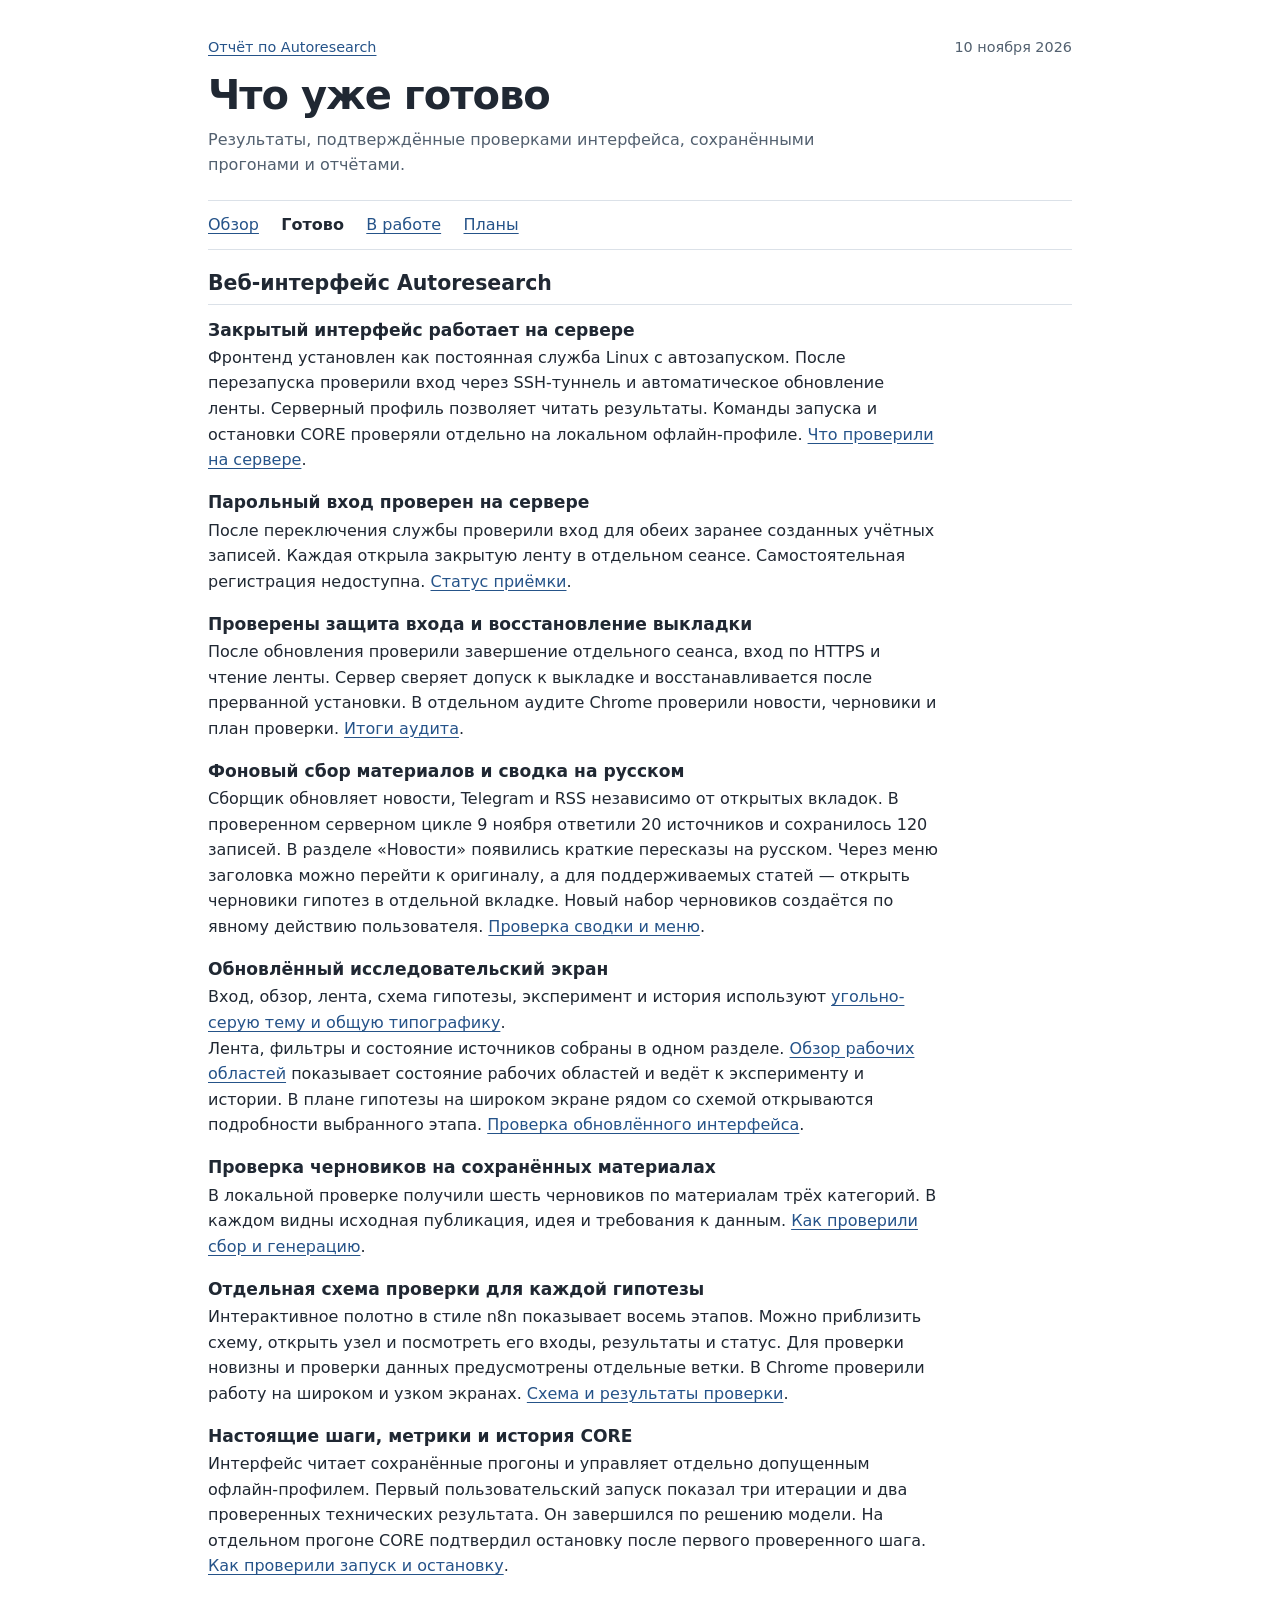
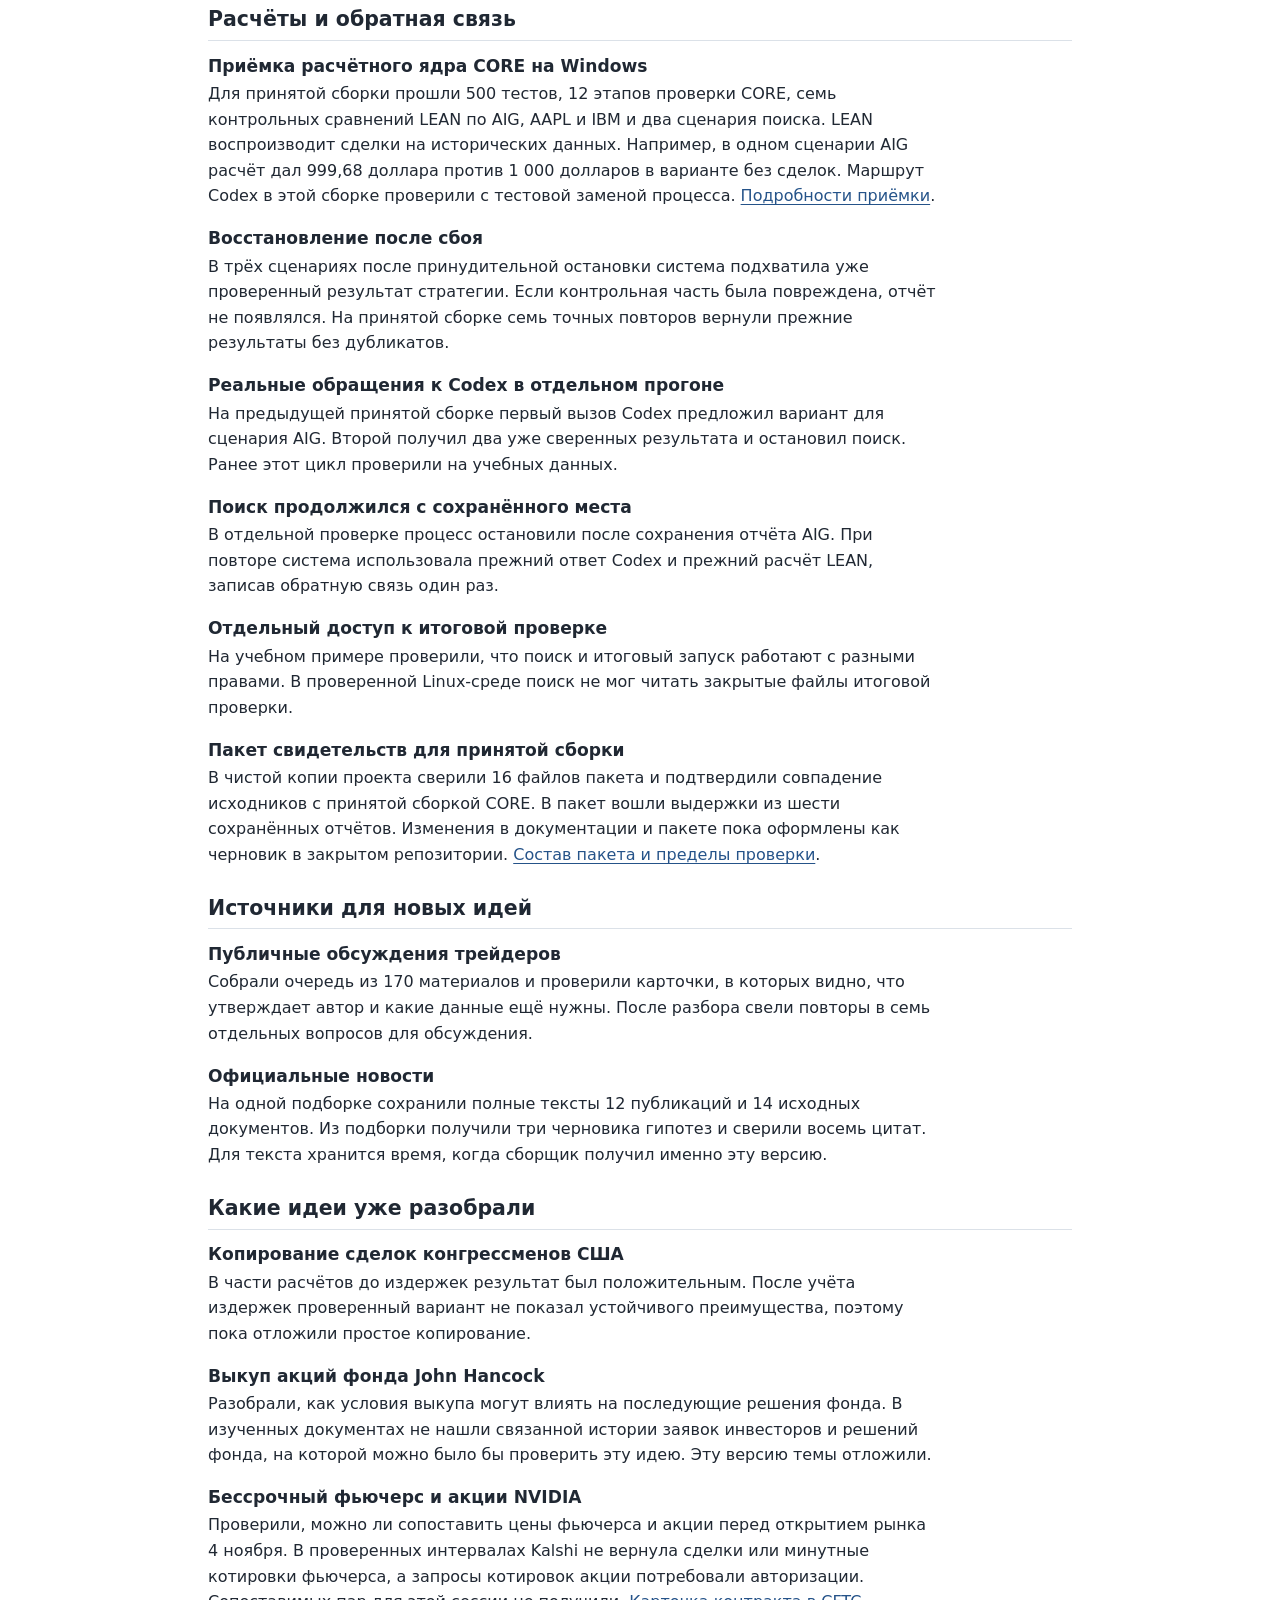
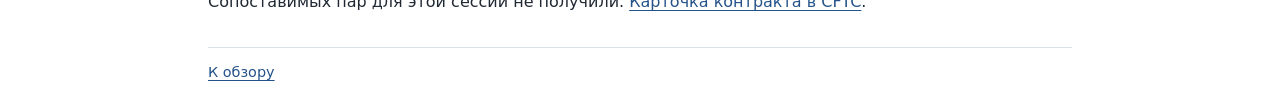
==== commit 547d7f33: "Refresh completed work and next steps for the project report" ====
--- a/done/index.html
+++ b/done/index.html
@@ -11,7 +11,7 @@
 <body>
   <header>
     <div class="wrap">
-      <div class="masthead"><a href="../index.html">Отчёт по Autoresearch</a><time datetime="2026-11-09">9 ноября 2026</time></div>
+      <div class="masthead"><a href="../index.html">Отчёт по Autoresearch</a><time datetime="2026-11-10">10 ноября 2026</time></div>
       <h1>Что уже готово</h1>
       <p>Результаты, подтверждённые проверками интерфейса, сохранёнными прогонами и отчётами.</p>
     </div>
@@ -27,6 +27,10 @@
       <div class="item">
         <h3>Парольный вход проверен на сервере</h3>
         <p>После переключения службы проверили вход для обеих заранее созданных учётных записей. Каждая открыла закрытую ленту в отдельном сеансе. Самостоятельная регистрация недоступна. <a href="../in-progress/index.html#password-login">Статус приёмки</a>.</p>
+      </div>
+      <div class="item">
+        <h3>Проверены защита входа и восстановление выкладки</h3>
+        <p>После обновления проверили завершение отдельного сеанса, вход по HTTPS и чтение ленты. Сервер сверяет допуск к выкладке и восстанавливается после прерванной установки. В отдельном аудите Chrome проверили новости, черновики и план проверки. <a href="../in-progress/index.html#frontend-security-audit-2026-11-10">Итоги аудита</a>.</p>
       </div>
       <div class="item">
         <h3>Фоновый сбор материалов и сводка на русском</h3>
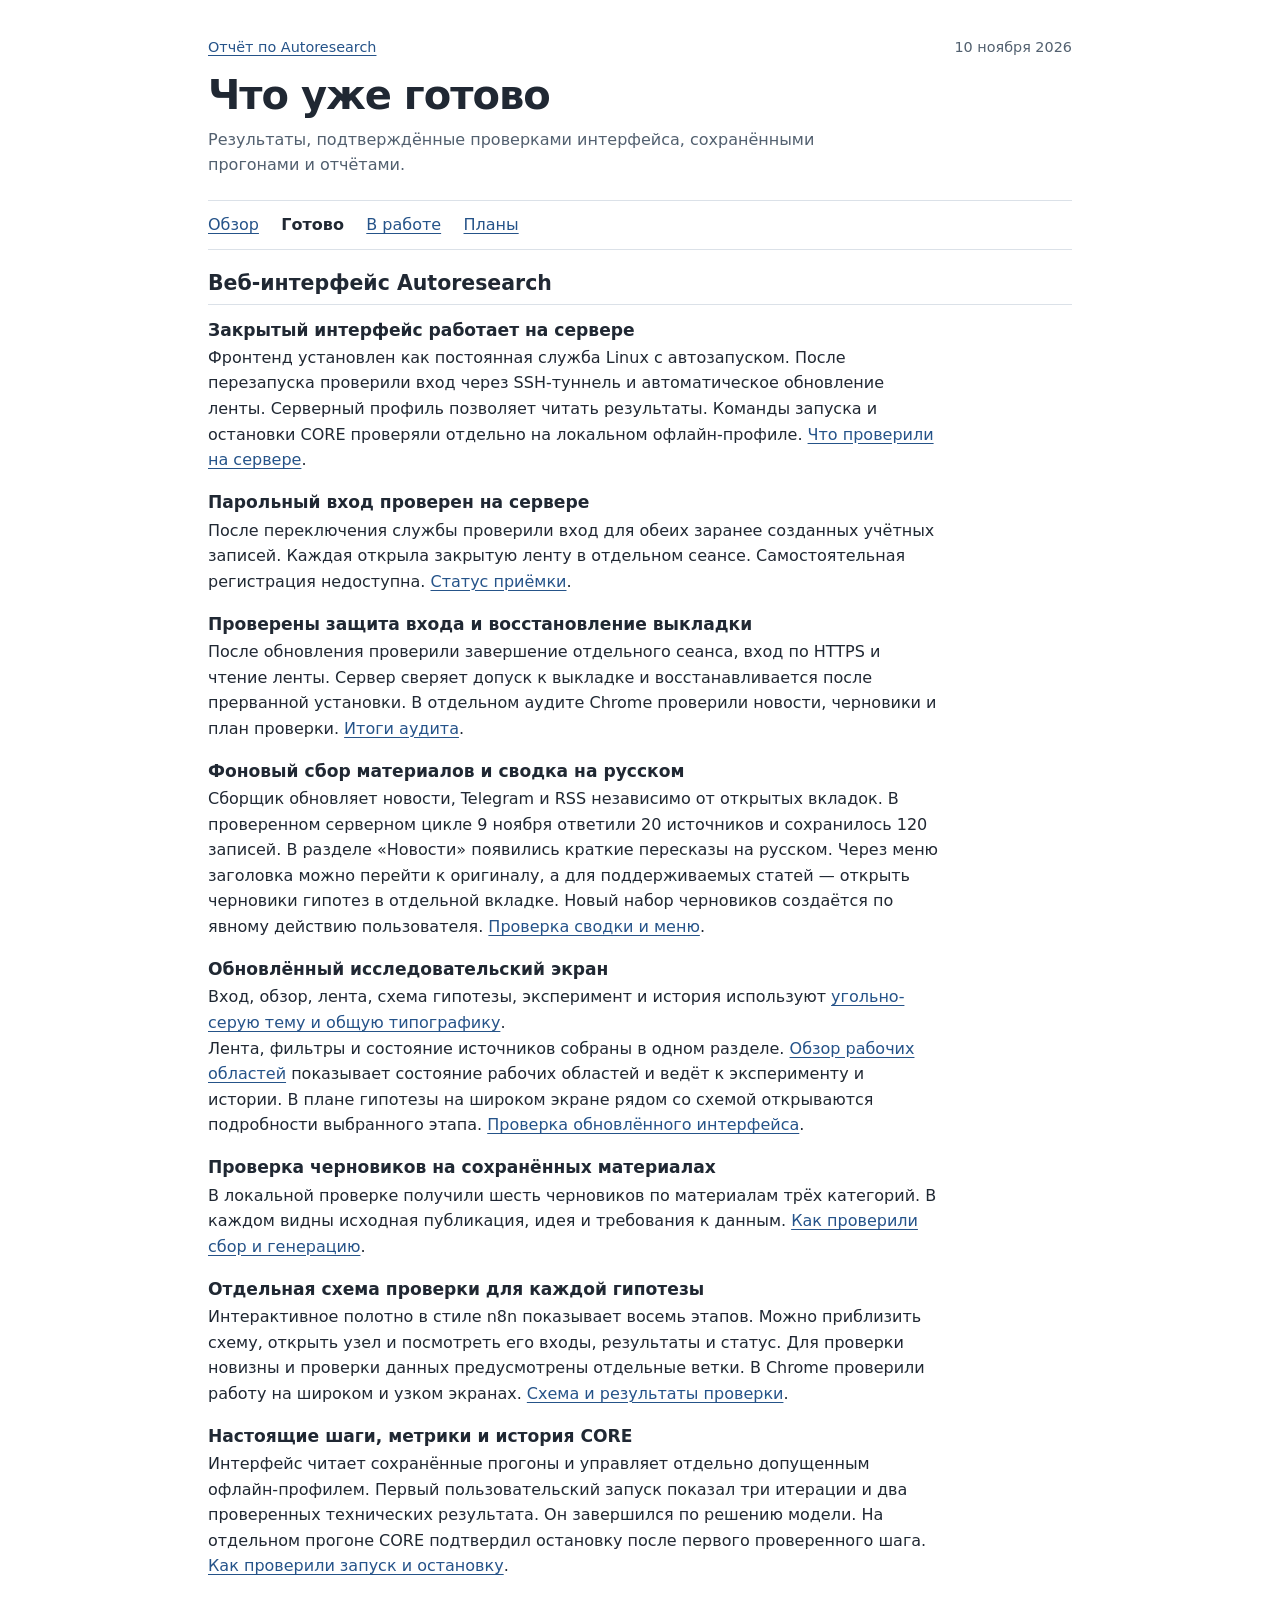
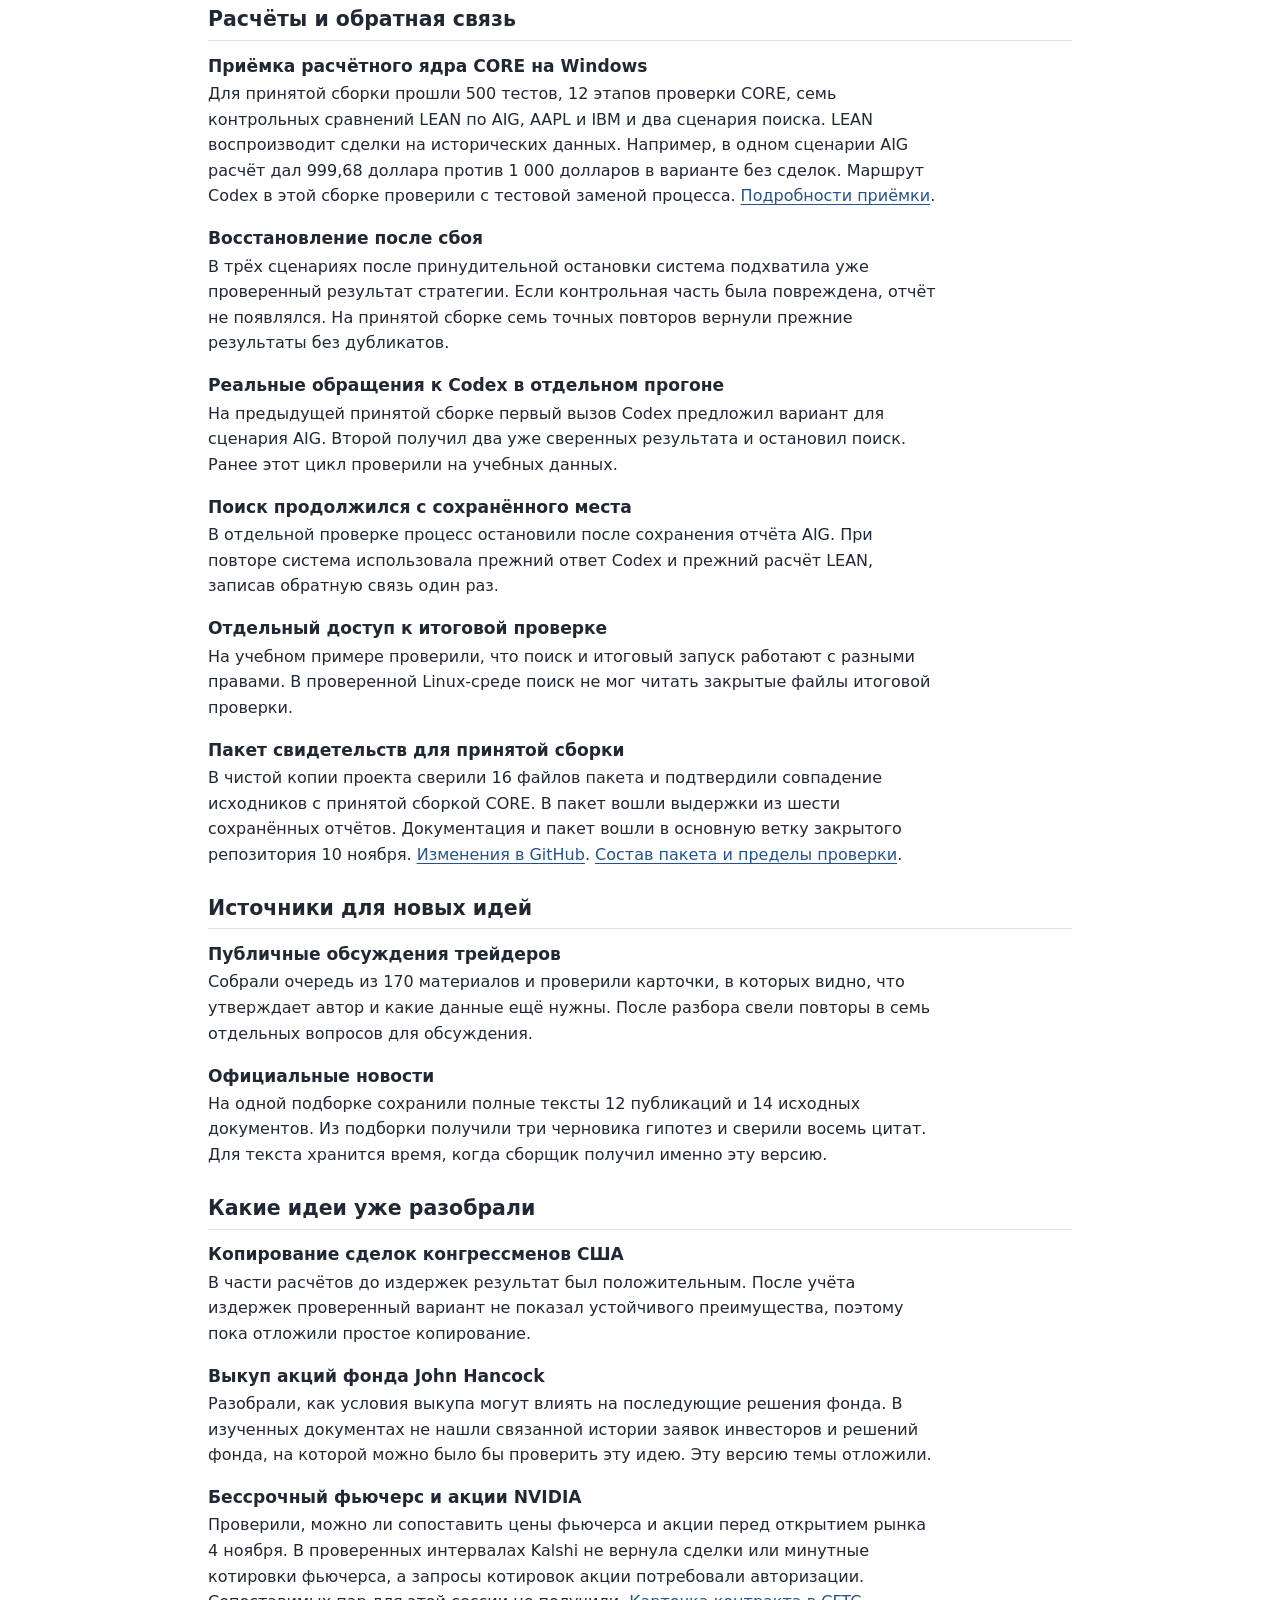
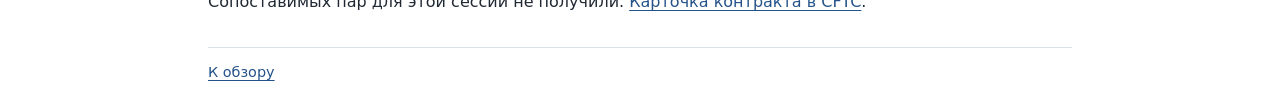
==== commit 266164f7: "Record evidence and documentation merged into main" ====
--- a/done/index.html
+++ b/done/index.html
@@ -61,7 +61,7 @@
       <div class="item"><h3>Реальные обращения к Codex в отдельном прогоне</h3><p>На предыдущей принятой сборке первый вызов Codex предложил вариант для сценария AIG. Второй получил два уже сверенных результата и остановил поиск. Ранее этот цикл проверили на учебных данных.</p></div>
       <div class="item"><h3>Поиск продолжился с сохранённого места</h3><p>В отдельной проверке процесс остановили после сохранения отчёта AIG. При повторе система использовала прежний ответ Codex и прежний расчёт LEAN, записав обратную связь один раз.</p></div>
       <div class="item"><h3>Отдельный доступ к итоговой проверке</h3><p>На учебном примере проверили, что поиск и итоговый запуск работают с разными правами. В проверенной Linux-среде поиск не мог читать закрытые файлы итоговой проверки.</p></div>
-      <div class="item"><h3>Пакет свидетельств для принятой сборки</h3><p>В чистой копии проекта сверили 16 файлов пакета и подтвердили совпадение исходников с принятой сборкой CORE. В пакет вошли выдержки из шести сохранённых отчётов. Изменения в документации и пакете пока оформлены как черновик в закрытом репозитории. <a href="../in-progress/index.html#project-assessment">Состав пакета и пределы проверки</a>.</p></div>
+      <div class="item"><h3>Пакет свидетельств для принятой сборки</h3><p>В чистой копии проекта сверили 16 файлов пакета и подтвердили совпадение исходников с принятой сборкой CORE. В пакет вошли выдержки из шести сохранённых отчётов. Документация и пакет вошли в основную ветку закрытого репозитория 10 ноября. <a href="https://github.com/b0d9a/autoresearch-us-equities/pull/7">Изменения в GitHub</a>. <a href="../in-progress/index.html#project-assessment">Состав пакета и пределы проверки</a>.</p></div>
     </section>
     <section class="section">
       <h2>Источники для новых идей</h2>
